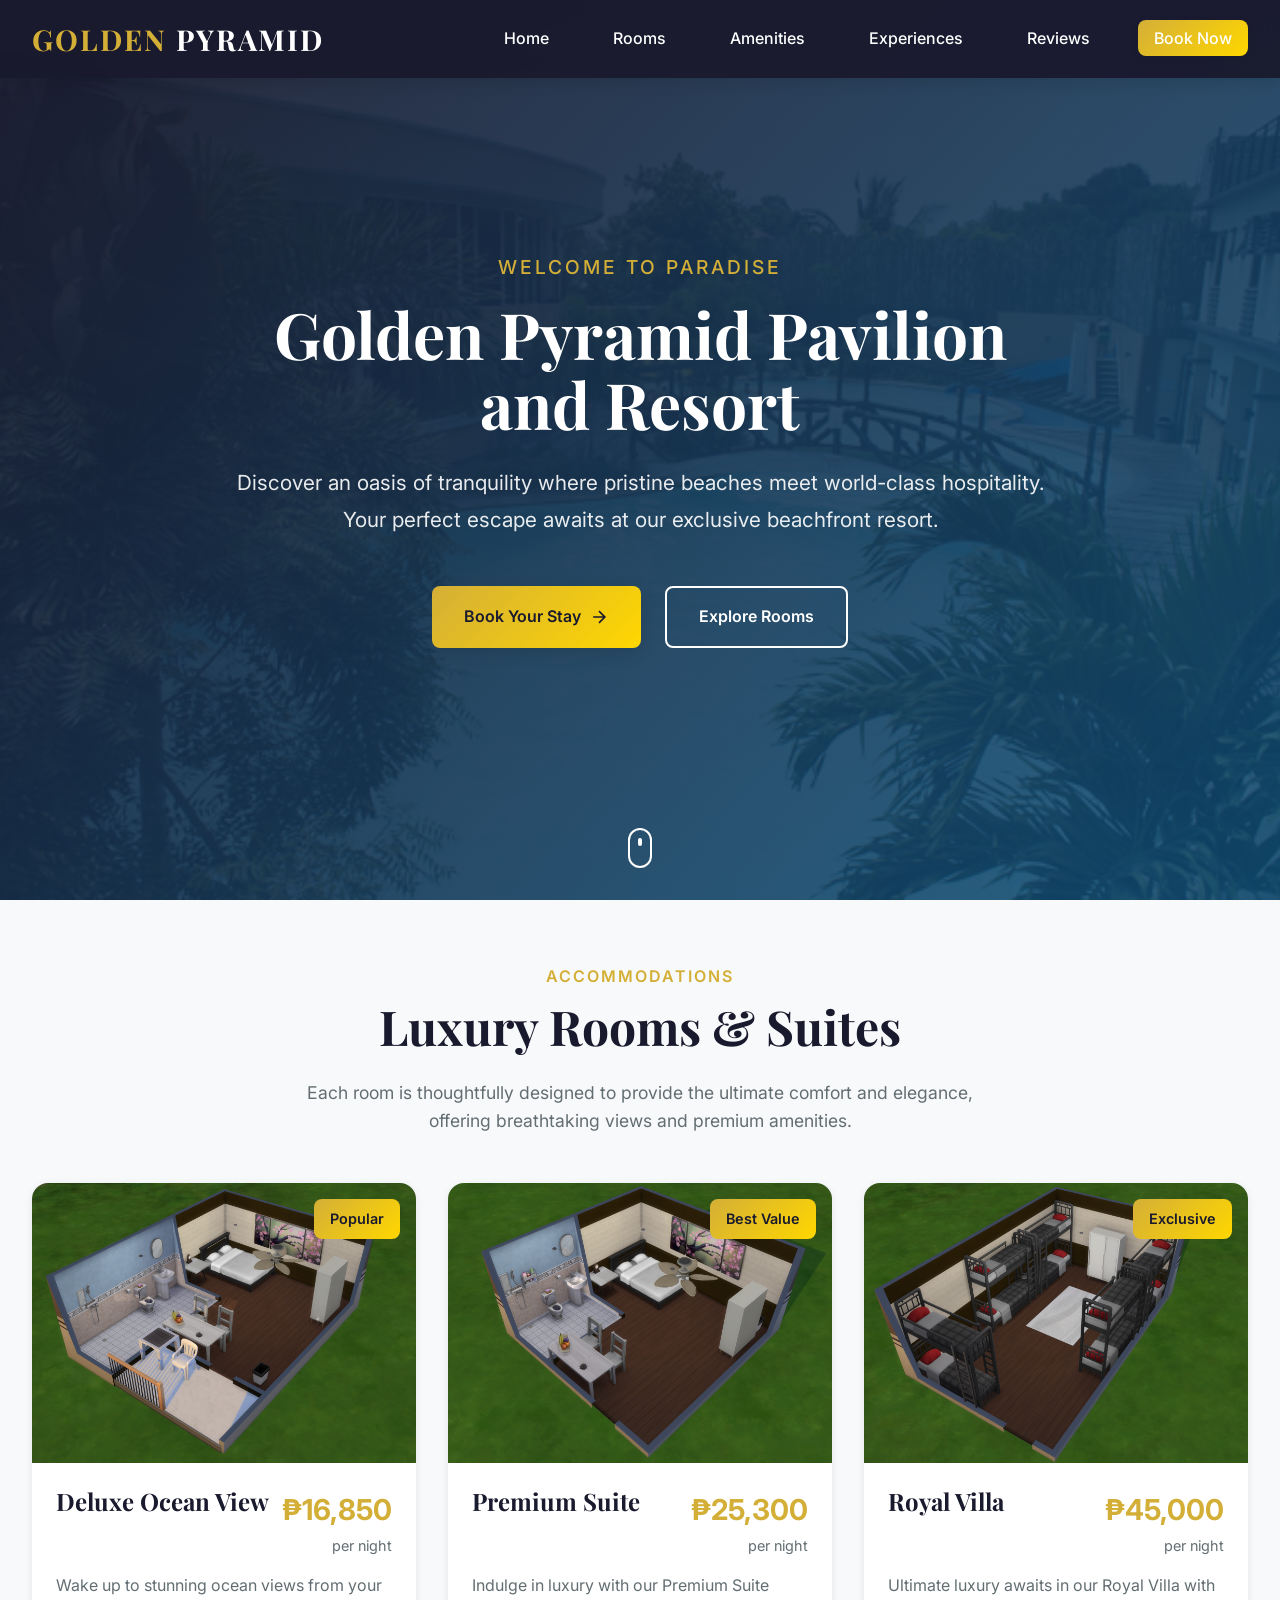
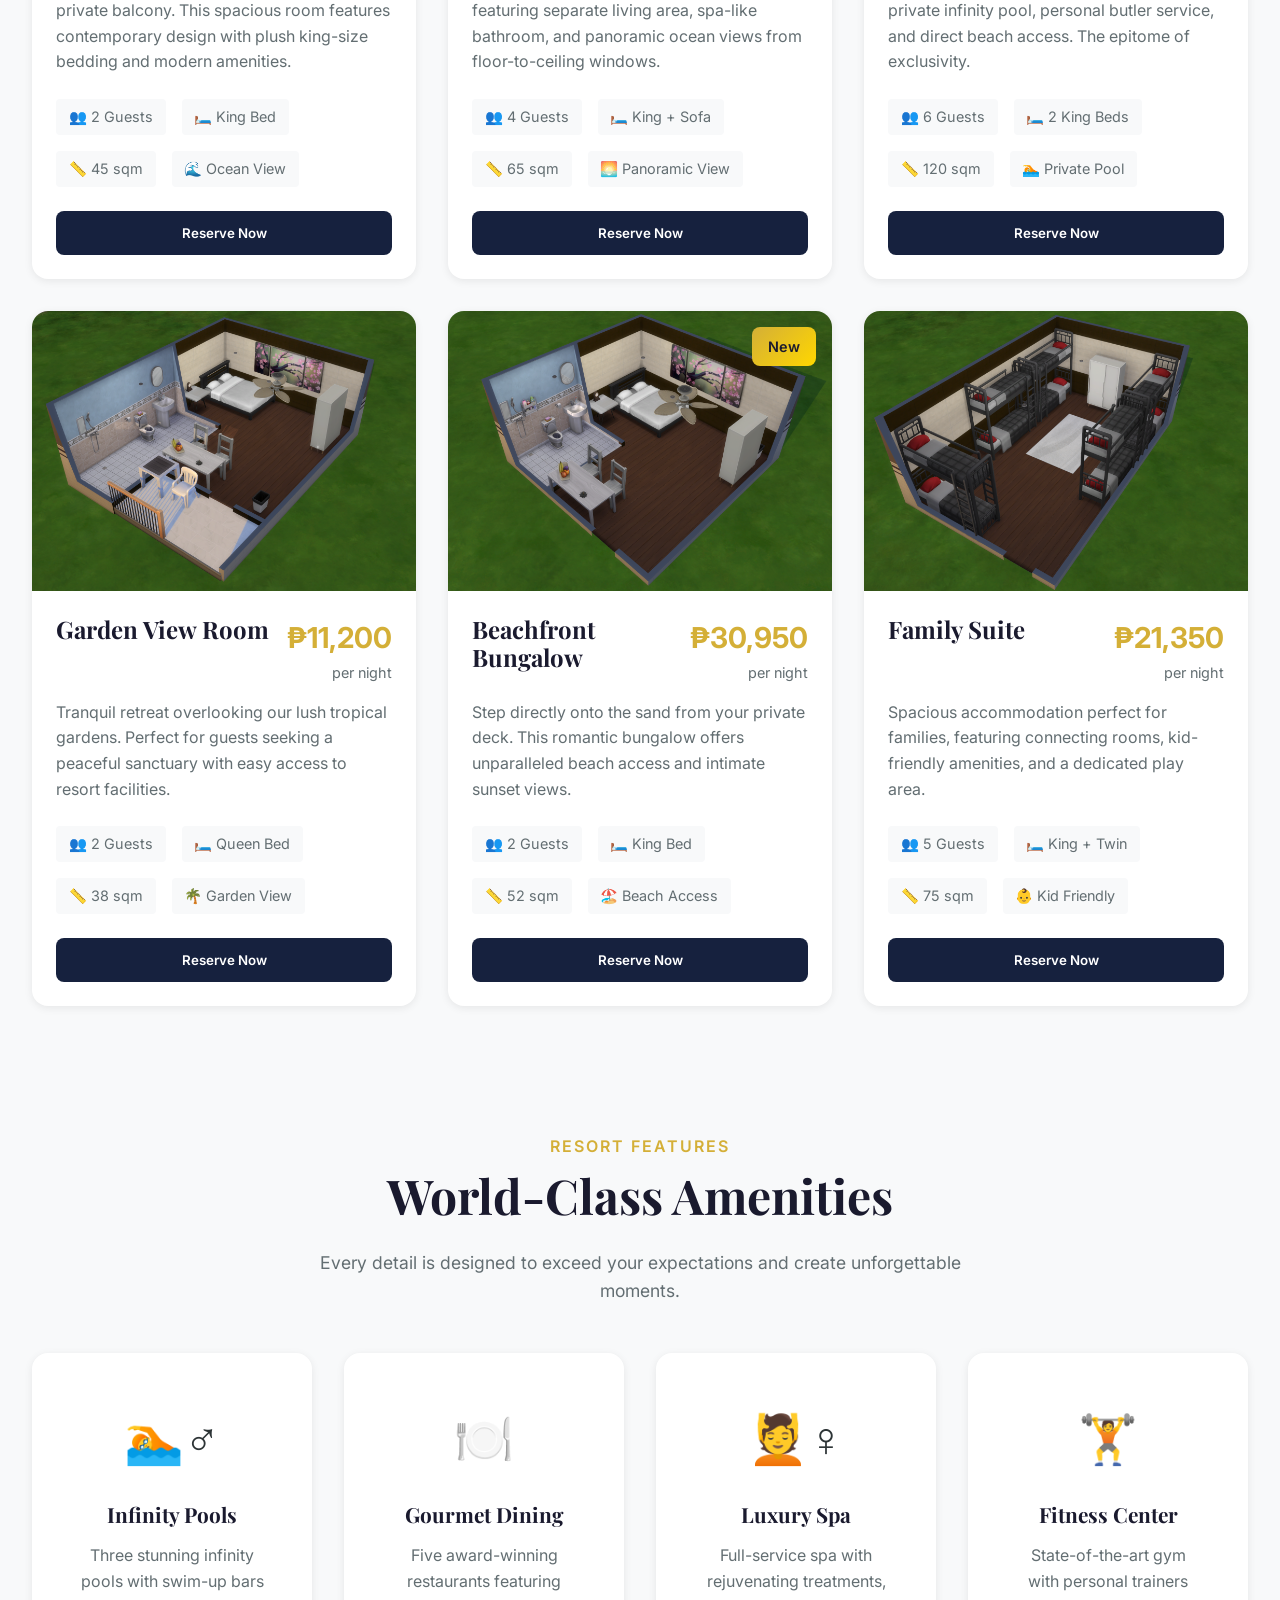
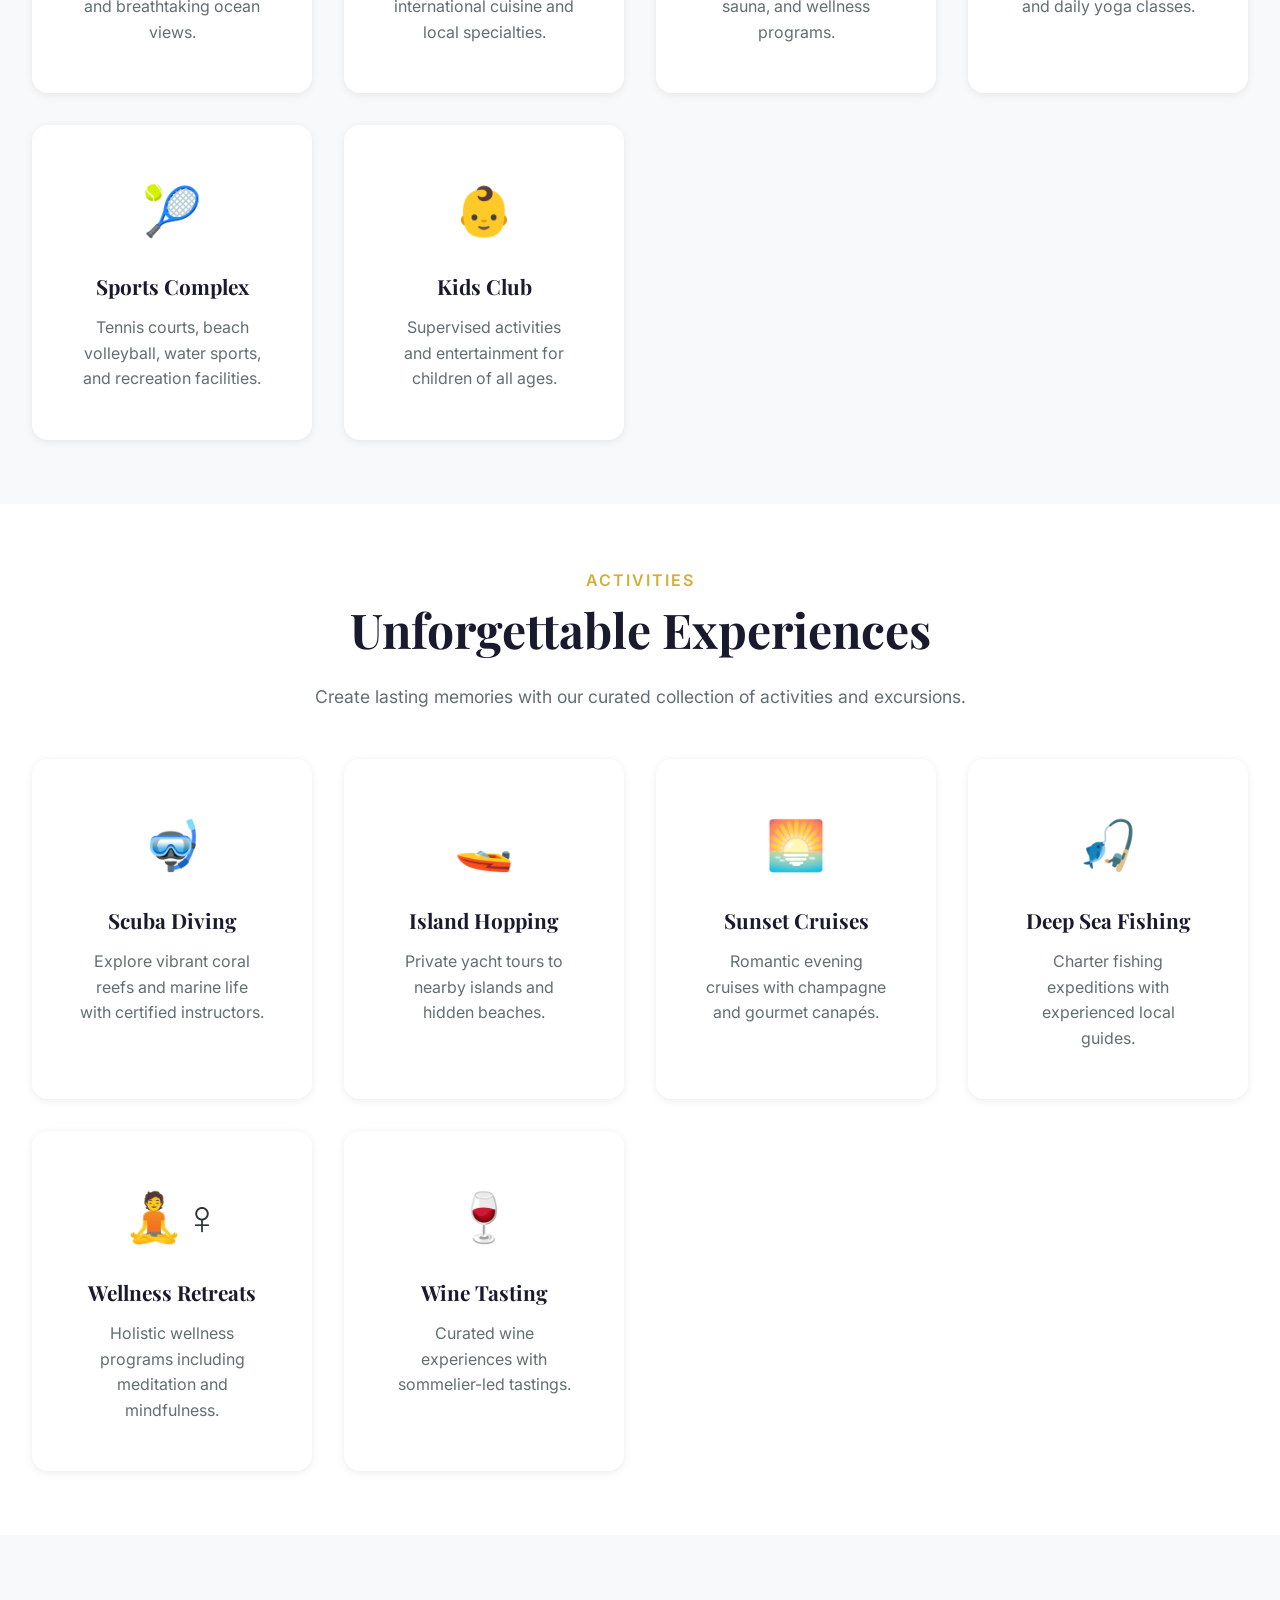
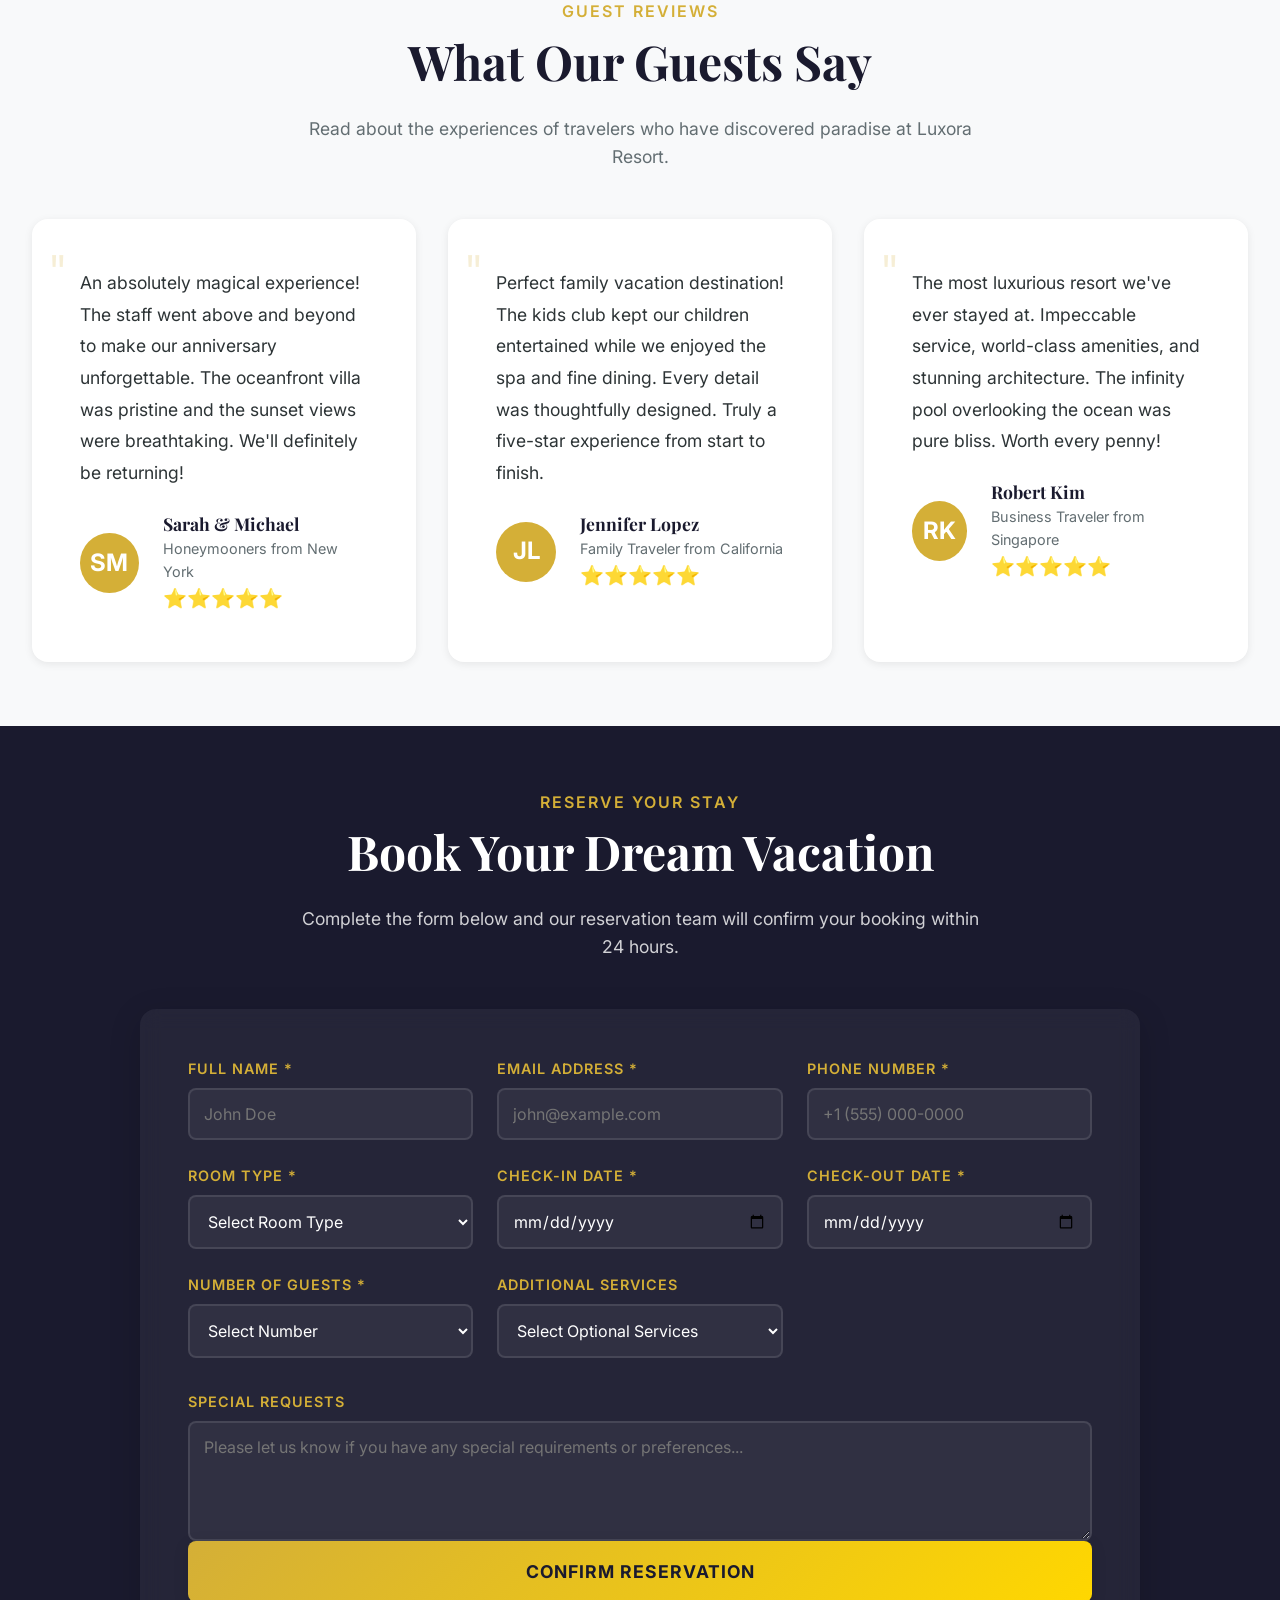
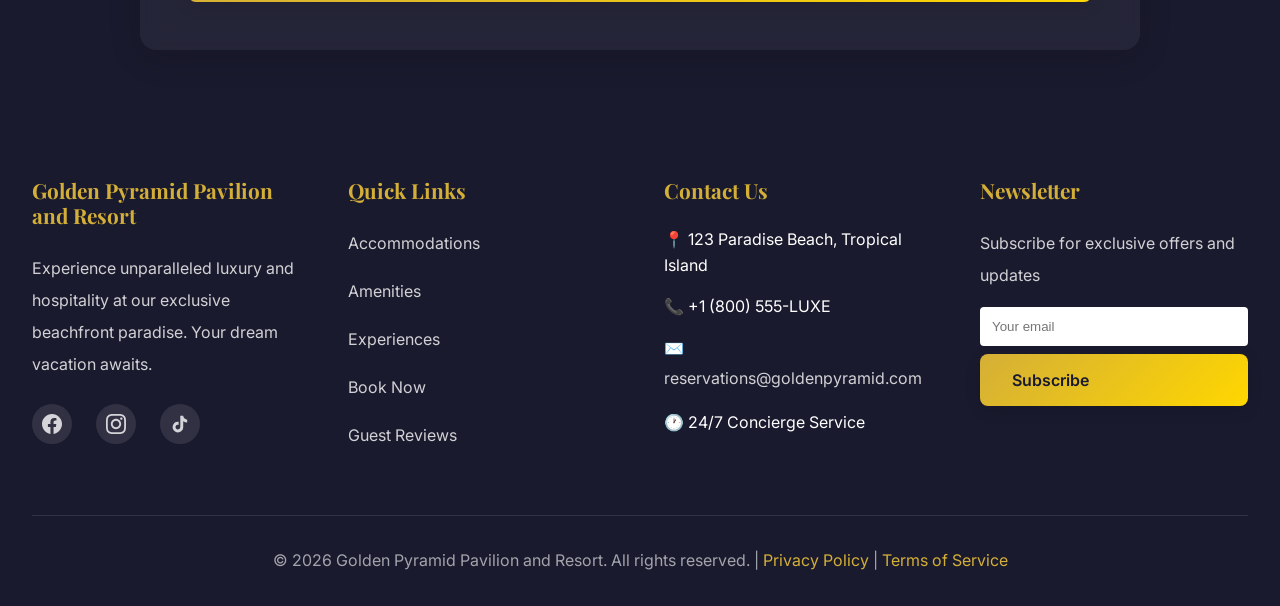
==== index.html @ 2f9ef141 "Initial commit: Golden Pyramid Pavilion and Resort - Modern reservation system" ====
<!DOCTYPE html>
<html lang="en">
<head>
    <meta charset="UTF-8">
    <meta name="viewport" content="width=device-width, initial-scale=1.0">
    <meta name="description" content="Golden Pyramid Pavilion and Resort - Experience luxury and tranquility at our premium beachfront resort. Book your dream vacation today.">
    <title>Golden Pyramid Pavilion and Resort - Luxury Beachfront Paradise</title>
    
    <!-- Fonts -->
    <link rel="preconnect" href="https://fonts.googleapis.com">
    <link rel="preconnect" href="https://fonts.gstatic.com" crossorigin>
    <link href="https://fonts.googleapis.com/css2?family=Inter:wght@300;400;500;600;700&family=Playfair+Display:wght@400;600;700;800&display=swap" rel="stylesheet">
    
    <!-- Styles -->
    <link rel="stylesheet" href="css/modern-styles.css">
</head>
<body>
    <!-- Navigation -->
    <nav class="navbar" id="navbar">
        <div class="nav-container">
            <a href="#home" class="nav-logo">GOLDEN <span>PYRAMID</span></a>
            
            <ul class="nav-menu" id="navMenu">
                <li><a href="#home">Home</a></li>
                <li><a href="#rooms">Rooms</a></li>
                <li><a href="#amenities">Amenities</a></li>
                <li><a href="#experiences">Experiences</a></li>
                <li><a href="#testimonials">Reviews</a></li>
                <li><a href="#booking" class="nav-cta">Book Now</a></li>
            </ul>
            
            <button class="mobile-menu-toggle" id="mobileMenuToggle" aria-label="Toggle menu">
                <span></span>
                <span></span>
                <span></span>
            </button>
        </div>
    </nav>

    <!-- Hero Section -->
    <section class="hero" id="home">
        <div class="hero-background"></div>
        
        <div class="hero-content">
            <p class="hero-subtitle">Welcome to Paradise</p>
            <h1 class="hero-title">Golden Pyramid Pavilion and Resort</h1>
            <p class="hero-description">
                Discover an oasis of tranquility where pristine beaches meet world-class hospitality. 
                Your perfect escape awaits at our exclusive beachfront resort.
            </p>
            <div class="hero-buttons">
                <a href="#booking" class="btn btn-primary">
                    Book Your Stay
                    <svg width="20" height="20" viewBox="0 0 24 24" fill="none" stroke="currentColor" stroke-width="2">
                        <path d="M5 12h14M12 5l7 7-7 7"/>
                    </svg>
                </a>
                <a href="#rooms" class="btn btn-secondary">
                    Explore Rooms
                </a>
            </div>
        </div>
        
        <div class="scroll-indicator">
            <span></span>
        </div>
    </section>

    <!-- Rooms Section -->
    <section class="section" id="rooms">
        <div class="section-header">
            <p class="section-subtitle">Accommodations</p>
            <h2 class="section-title">Luxury Rooms & Suites</h2>
            <p class="section-description">
                Each room is thoughtfully designed to provide the ultimate comfort and elegance, 
                offering breathtaking views and premium amenities.
            </p>
        </div>

        <div class="rooms-grid">
            <!-- Deluxe Ocean View -->
            <div class="room-card" data-category="popular">
                <div class="room-image">
                    <span class="room-badge">Popular</span>
                    <img src="images/room1.png" alt="Deluxe Ocean View Room">
                </div>
                <div class="room-content">
                    <div class="room-header">
                        <h3 class="room-title">Deluxe Ocean View</h3>
                        <div class="room-price">
                            <div class="room-price-amount">₱16,850</div>
                            <div class="room-price-period">per night</div>
                        </div>
                    </div>
                    <p class="room-description">
                        Wake up to stunning ocean views from your private balcony. This spacious room features 
                        contemporary design with plush king-size bedding and modern amenities.
                    </p>
                    <div class="room-features">
                        <span class="feature-tag">👥 2 Guests</span>
                        <span class="feature-tag">🛏️ King Bed</span>
                        <span class="feature-tag">📏 45 sqm</span>
                        <span class="feature-tag">🌊 Ocean View</span>
                    </div>
                    <button class="room-cta" onclick="scrollToBooking('Deluxe Ocean View')">
                        Reserve Now
                    </button>
                </div>
            </div>

            <!-- Premium Suite -->
            <div class="room-card" data-category="luxury">
                <div class="room-image">
                    <span class="room-badge">Best Value</span>
                    <img src="images/room2.png" alt="Premium Suite">
                </div>
                <div class="room-content">
                    <div class="room-header">
                        <h3 class="room-title">Premium Suite</h3>
                        <div class="room-price">
                            <div class="room-price-amount">₱25,300</div>
                            <div class="room-price-period">per night</div>
                        </div>
                    </div>
                    <p class="room-description">
                        Indulge in luxury with our Premium Suite featuring separate living area, 
                        spa-like bathroom, and panoramic ocean views from floor-to-ceiling windows.
                    </p>
                    <div class="room-features">
                        <span class="feature-tag">👥 4 Guests</span>
                        <span class="feature-tag">🛏️ King + Sofa</span>
                        <span class="feature-tag">📏 65 sqm</span>
                        <span class="feature-tag">🌅 Panoramic View</span>
                    </div>
                    <button class="room-cta" onclick="scrollToBooking('Premium Suite')">
                        Reserve Now
                    </button>
                </div>
            </div>

            <!-- Royal Villa -->
            <div class="room-card" data-category="luxury">
                <div class="room-image">
                    <span class="room-badge">Exclusive</span>
                    <img src="images/room3.png" alt="Royal Villa">
                </div>
                <div class="room-content">
                    <div class="room-header">
                        <h3 class="room-title">Royal Villa</h3>
                        <div class="room-price">
                            <div class="room-price-amount">₱45,000</div>
                            <div class="room-price-period">per night</div>
                        </div>
                    </div>
                    <p class="room-description">
                        Ultimate luxury awaits in our Royal Villa with private infinity pool, 
                        personal butler service, and direct beach access. The epitome of exclusivity.
                    </p>
                    <div class="room-features">
                        <span class="feature-tag">👥 6 Guests</span>
                        <span class="feature-tag">🛏️ 2 King Beds</span>
                        <span class="feature-tag">📏 120 sqm</span>
                        <span class="feature-tag">🏊 Private Pool</span>
                    </div>
                    <button class="room-cta" onclick="scrollToBooking('Royal Villa')">
                        Reserve Now
                    </button>
                </div>
            </div>

            <!-- Garden View Room -->
            <div class="room-card" data-category="standard">
                <div class="room-image">
                    <img src="images/room1.png" alt="Garden View Room">
                </div>
                <div class="room-content">
                    <div class="room-header">
                        <h3 class="room-title">Garden View Room</h3>
                        <div class="room-price">
                            <div class="room-price-amount">₱11,200</div>
                            <div class="room-price-period">per night</div>
                        </div>
                    </div>
                    <p class="room-description">
                        Tranquil retreat overlooking our lush tropical gardens. Perfect for guests 
                        seeking a peaceful sanctuary with easy access to resort facilities.
                    </p>
                    <div class="room-features">
                        <span class="feature-tag">👥 2 Guests</span>
                        <span class="feature-tag">🛏️ Queen Bed</span>
                        <span class="feature-tag">📏 38 sqm</span>
                        <span class="feature-tag">🌴 Garden View</span>
                    </div>
                    <button class="room-cta" onclick="scrollToBooking('Garden View Room')">
                        Reserve Now
                    </button>
                </div>
            </div>

            <!-- Beachfront Bungalow -->
            <div class="room-card" data-category="special">
                <div class="room-image">
                    <span class="room-badge">New</span>
                    <img src="images/room2.png" alt="Beachfront Bungalow">
                </div>
                <div class="room-content">
                    <div class="room-header">
                        <h3 class="room-title">Beachfront Bungalow</h3>
                        <div class="room-price">
                            <div class="room-price-amount">₱30,950</div>
                            <div class="room-price-period">per night</div>
                        </div>
                    </div>
                    <p class="room-description">
                        Step directly onto the sand from your private deck. This romantic bungalow 
                        offers unparalleled beach access and intimate sunset views.
                    </p>
                    <div class="room-features">
                        <span class="feature-tag">👥 2 Guests</span>
                        <span class="feature-tag">🛏️ King Bed</span>
                        <span class="feature-tag">📏 52 sqm</span>
                        <span class="feature-tag">🏖️ Beach Access</span>
                    </div>
                    <button class="room-cta" onclick="scrollToBooking('Beachfront Bungalow')">
                        Reserve Now
                    </button>
                </div>
            </div>

            <!-- Family Suite -->
            <div class="room-card" data-category="family">
                <div class="room-image">
                    <img src="images/room3.png" alt="Family Suite">
                </div>
                <div class="room-content">
                    <div class="room-header">
                        <h3 class="room-title">Family Suite</h3>
                        <div class="room-price">
                            <div class="room-price-amount">₱21,350</div>
                            <div class="room-price-period">per night</div>
                        </div>
                    </div>
                    <p class="room-description">
                        Spacious accommodation perfect for families, featuring connecting rooms, 
                        kid-friendly amenities, and a dedicated play area.
                    </p>
                    <div class="room-features">
                        <span class="feature-tag">👥 5 Guests</span>
                        <span class="feature-tag">🛏️ King + Twin</span>
                        <span class="feature-tag">📏 75 sqm</span>
                        <span class="feature-tag">👶 Kid Friendly</span>
                    </div>
                    <button class="room-cta" onclick="scrollToBooking('Family Suite')">
                        Reserve Now
                    </button>
                </div>
            </div>
        </div>
    </section>

    <!-- Amenities Section -->
    <section class="section" id="amenities">
        <div class="section-header">
            <p class="section-subtitle">Resort Features</p>
            <h2 class="section-title">World-Class Amenities</h2>
            <p class="section-description">
                Every detail is designed to exceed your expectations and create unforgettable moments.
            </p>
        </div>

        <div class="amenities-grid">
            <div class="amenity-card">
                <div class="amenity-icon">🏊♂️</div>
                <h3 class="amenity-title">Infinity Pools</h3>
                <p class="amenity-description">
                    Three stunning infinity pools with swim-up bars and breathtaking ocean views.
                </p>
            </div>

            <div class="amenity-card">
                <div class="amenity-icon">🍽️</div>
                <h3 class="amenity-title">Gourmet Dining</h3>
                <p class="amenity-description">
                    Five award-winning restaurants featuring international cuisine and local specialties.
                </p>
            </div>

            <div class="amenity-card">
                <div class="amenity-icon">💆♀️</div>
                <h3 class="amenity-title">Luxury Spa</h3>
                <p class="amenity-description">
                    Full-service spa with rejuvenating treatments, sauna, and wellness programs.
                </p>
            </div>

            <div class="amenity-card">
                <div class="amenity-icon">🏋️</div>
                <h3 class="amenity-title">Fitness Center</h3>
                <p class="amenity-description">
                    State-of-the-art gym with personal trainers and daily yoga classes.
                </p>
            </div>

            <div class="amenity-card">
                <div class="amenity-icon">🎾</div>
                <h3 class="amenity-title">Sports Complex</h3>
                <p class="amenity-description">
                    Tennis courts, beach volleyball, water sports, and recreation facilities.
                </p>
            </div>

            <div class="amenity-card">
                <div class="amenity-icon">👶</div>
                <h3 class="amenity-title">Kids Club</h3>
                <p class="amenity-description">
                    Supervised activities and entertainment for children of all ages.
                </p>
            </div>
        </div>
    </section>

    <!-- Experiences Section -->
    <section class="section" id="experiences" style="background: var(--bg-white);">
        <div class="section-header">
            <p class="section-subtitle">Activities</p>
            <h2 class="section-title">Unforgettable Experiences</h2>
            <p class="section-description">
                Create lasting memories with our curated collection of activities and excursions.
            </p>
        </div>

        <div class="amenities-grid">
            <div class="amenity-card">
                <div class="amenity-icon">🤿</div>
                <h3 class="amenity-title">Scuba Diving</h3>
                <p class="amenity-description">
                    Explore vibrant coral reefs and marine life with certified instructors.
                </p>
            </div>

            <div class="amenity-card">
                <div class="amenity-icon">🚤</div>
                <h3 class="amenity-title">Island Hopping</h3>
                <p class="amenity-description">
                    Private yacht tours to nearby islands and hidden beaches.
                </p>
            </div>

            <div class="amenity-card">
                <div class="amenity-icon">🌅</div>
                <h3 class="amenity-title">Sunset Cruises</h3>
                <p class="amenity-description">
                    Romantic evening cruises with champagne and gourmet canapés.
                </p>
            </div>

            <div class="amenity-card">
                <div class="amenity-icon">🎣</div>
                <h3 class="amenity-title">Deep Sea Fishing</h3>
                <p class="amenity-description">
                    Charter fishing expeditions with experienced local guides.
                </p>
            </div>

            <div class="amenity-card">
                <div class="amenity-icon">🧘♀️</div>
                <h3 class="amenity-title">Wellness Retreats</h3>
                <p class="amenity-description">
                    Holistic wellness programs including meditation and mindfulness.
                </p>
            </div>

            <div class="amenity-card">
                <div class="amenity-icon">🍷</div>
                <h3 class="amenity-title">Wine Tasting</h3>
                <p class="amenity-description">
                    Curated wine experiences with sommelier-led tastings.
                </p>
            </div>
        </div>
    </section>

    <!-- Testimonials Section -->
    <section class="section testimonials-section" id="testimonials">
        <div class="section-header">
            <p class="section-subtitle">Guest Reviews</p>
            <h2 class="section-title">What Our Guests Say</h2>
            <p class="section-description">
                Read about the experiences of travelers who have discovered paradise at Luxora Resort.
            </p>
        </div>

        <div class="testimonials-grid">
            <div class="testimonial-card">
                <div class="testimonial-quote">"</div>
                <p class="testimonial-text">
                    An absolutely magical experience! The staff went above and beyond to make our 
                    anniversary unforgettable. The oceanfront villa was pristine and the sunset views 
                    were breathtaking. We'll definitely be returning!
                </p>
                <div class="testimonial-author">
                    <div class="author-avatar">SM</div>
                    <div class="author-info">
                        <h4>Sarah & Michael</h4>
                        <p>Honeymooners from New York</p>
                        <div class="rating">⭐⭐⭐⭐⭐</div>
                    </div>
                </div>
            </div>

            <div class="testimonial-card">
                <div class="testimonial-quote">"</div>
                <p class="testimonial-text">
                    Perfect family vacation destination! The kids club kept our children entertained 
                    while we enjoyed the spa and fine dining. Every detail was thoughtfully designed. 
                    Truly a five-star experience from start to finish.
                </p>
                <div class="testimonial-author">
                    <div class="author-avatar">JL</div>
                    <div class="author-info">
                        <h4>Jennifer Lopez</h4>
                        <p>Family Traveler from California</p>
                        <div class="rating">⭐⭐⭐⭐⭐</div>
                    </div>
                </div>
            </div>

            <div class="testimonial-card">
                <div class="testimonial-quote">"</div>
                <p class="testimonial-text">
                    The most luxurious resort we've ever stayed at. Impeccable service, world-class 
                    amenities, and stunning architecture. The infinity pool overlooking the ocean was 
                    pure bliss. Worth every penny!
                </p>
                <div class="testimonial-author">
                    <div class="author-avatar">RK</div>
                    <div class="author-info">
                        <h4>Robert Kim</h4>
                        <p>Business Traveler from Singapore</p>
                        <div class="rating">⭐⭐⭐⭐⭐</div>
                    </div>
                </div>
            </div>
        </div>
    </section>

    <!-- Booking Section -->
    <section class="section booking-section" id="booking">
        <div class="section-header">
            <p class="section-subtitle">Reserve Your Stay</p>
            <h2 class="section-title" style="color: var(--text-light);">Book Your Dream Vacation</h2>
            <p class="section-description" style="color: rgba(255,255,255,0.8);">
                Complete the form below and our reservation team will confirm your booking within 24 hours.
            </p>
        </div>

        <form class="booking-form" id="bookingForm">
            <div class="form-grid">
                <div class="form-group">
                    <label for="guestName">Full Name *</label>
                    <input type="text" id="guestName" name="guestName" required placeholder="John Doe">
                </div>

                <div class="form-group">
                    <label for="email">Email Address *</label>
                    <input type="email" id="email" name="email" required placeholder="john@example.com">
                </div>

                <div class="form-group">
                    <label for="phone">Phone Number *</label>
                    <input type="tel" id="phone" name="phone" required placeholder="+1 (555) 000-0000">
                </div>

                <div class="form-group">
                    <label for="roomType">Room Type *</label>
                    <select id="roomType" name="roomType" required>
                        <option value="">Select Room Type</option>
                        <option value="Garden View Room">Garden View Room - ₱11,200/night</option>
                        <option value="Deluxe Ocean View">Deluxe Ocean View - ₱16,850/night</option>
                        <option value="Family Suite">Family Suite - ₱21,350/night</option>
                        <option value="Premium Suite">Premium Suite - ₱25,300/night</option>
                        <option value="Beachfront Bungalow">Beachfront Bungalow - ₱30,950/night</option>
                        <option value="Royal Villa">Royal Villa - ₱45,000/night</option>
                    </select>
                </div>

                <div class="form-group">
                    <label for="checkIn">Check-in Date *</label>
                    <input type="date" id="checkIn" name="checkIn" required>
                </div>

                <div class="form-group">
                    <label for="checkOut">Check-out Date *</label>
                    <input type="date" id="checkOut" name="checkOut" required>
                </div>

                <div class="form-group">
                    <label for="guests">Number of Guests *</label>
                    <select id="guests" name="guests" required>
                        <option value="">Select Number</option>
                        <option value="1">1 Guest</option>
                        <option value="2">2 Guests</option>
                        <option value="3">3 Guests</option>
                        <option value="4">4 Guests</option>
                        <option value="5">5 Guests</option>
                        <option value="6">6+ Guests</option>
                    </select>
                </div>

                <div class="form-group">
                    <label for="amenities">Additional Services</label>
                    <select id="amenities" name="amenities">
                        <option value="">Select Optional Services</option>
                        <option value="airport">Airport Transfer</option>
                        <option value="spa">Spa Package</option>
                        <option value="dining">Fine Dining Experience</option>
                        <option value="excursion">Island Excursion</option>
                        <option value="celebration">Celebration Package</option>
                    </select>
                </div>
            </div>

            <div class="form-group">
                <label for="specialRequests">Special Requests</label>
                <textarea id="specialRequests" name="specialRequests" placeholder="Please let us know if you have any special requirements or preferences..."></textarea>
            </div>

            <button type="submit" class="form-submit">
                Confirm Reservation
            </button>
        </form>
    </section>

    <!-- Footer -->
    <footer class="footer">
        <div class="footer-content">
            <div class="footer-section">
                <h3>Golden Pyramid Pavilion and Resort</h3>
                <p>
                    Experience unparalleled luxury and hospitality at our exclusive beachfront paradise. 
                    Your dream vacation awaits.
                </p>
                <div class="social-links">
                    <a href="https://www.facebook.com/profile.php?id=61558381945719" target="_blank" class="social-icon" aria-label="Facebook">
                        <svg width="20" height="20" viewBox="0 0 24 24" fill="currentColor">
                            <path d="M24 12.073c0-6.627-5.373-12-12-12s-12 5.373-12 12c0 5.99 4.388 10.954 10.125 11.854v-8.385H7.078v-3.47h3.047V9.43c0-3.007 1.792-4.669 4.533-4.669 1.312 0 2.686.235 2.686.235v2.953H15.83c-1.491 0-1.956.925-1.956 1.874v2.25h3.328l-.532 3.47h-2.796v8.385C19.612 23.027 24 18.062 24 12.073z"/>
                        </svg>
                    </a>
                    <a href="https://www.instagram.com/soothing.echoes?igsh=aWRoOWhoc3E2bndv" target="_blank" class="social-icon" aria-label="Instagram">
                        <svg width="20" height="20" viewBox="0 0 24 24" fill="currentColor">
                            <path d="M12 0C8.74 0 8.333.015 7.053.072 5.775.132 4.905.333 4.14.63c-.789.306-1.459.717-2.126 1.384S.935 3.35.63 4.14C.333 4.905.131 5.775.072 7.053.012 8.333 0 8.74 0 12s.015 3.667.072 4.947c.06 1.277.261 2.148.558 2.913.306.788.717 1.459 1.384 2.126.667.666 1.336 1.079 2.126 1.384.766.296 1.636.499 2.913.558C8.333 23.988 8.74 24 12 24s3.667-.015 4.947-.072c1.277-.06 2.148-.262 2.913-.558.788-.306 1.459-.718 2.126-1.384.666-.667 1.079-1.335 1.384-2.126.296-.765.499-1.636.558-2.913.06-1.28.072-1.687.072-4.947s-.015-3.667-.072-4.947c-.06-1.277-.262-2.149-.558-2.913-.306-.789-.718-1.459-1.384-2.126C21.319 1.347 20.651.935 19.86.63c-.765-.297-1.636-.499-2.913-.558C15.667.012 15.26 0 12 0zm0 2.16c3.203 0 3.585.016 4.85.071 1.17.055 1.805.249 2.227.415.562.217.96.477 1.382.896.419.42.679.819.896 1.381.164.422.36 1.057.413 2.227.057 1.266.07 1.646.07 4.85s-.015 3.585-.074 4.85c-.061 1.17-.256 1.805-.421 2.227-.224.562-.479.96-.899 1.382-.419.419-.824.679-1.38.896-.42.164-1.065.36-2.235.413-1.274.057-1.649.07-4.859.07-3.211 0-3.586-.015-4.859-.074-1.171-.061-1.816-.256-2.236-.421-.569-.224-.96-.479-1.379-.899-.421-.419-.69-.824-.9-1.38-.165-.42-.359-1.065-.42-2.235-.045-1.26-.061-1.649-.061-4.844 0-3.196.016-3.586.061-4.861.061-1.17.255-1.814.42-2.234.21-.57.479-.96.9-1.381.419-.419.81-.689 1.379-.898.42-.166 1.051-.361 2.221-.421 1.275-.045 1.65-.06 4.859-.06l.045.03zm0 3.678c-3.405 0-6.162 2.76-6.162 6.162 0 3.405 2.76 6.162 6.162 6.162 3.405 0 6.162-2.76 6.162-6.162 0-3.405-2.76-6.162-6.162-6.162zM12 16c-2.21 0-4-1.79-4-4s1.79-4 4-4 4 1.79 4 4-1.79 4-4 4zm7.846-10.405c0 .795-.646 1.44-1.44 1.44-.795 0-1.44-.646-1.44-1.44 0-.794.646-1.439 1.44-1.439.793-.001 1.44.645 1.44 1.439z"/>
                        </svg>
                    </a>
                    <a href="https://www.tiktok.com/@soothing.echoes?_t=8mXb0xapyx5&_r=1" target="_blank" class="social-icon" aria-label="TikTok">
                        <svg width="20" height="20" viewBox="0 0 24 24" fill="currentColor">
                            <path d="M19.59 6.69a4.83 4.83 0 0 1-3.77-4.25V2h-3.45v13.67a2.89 2.89 0 0 1-5.2 1.74 2.89 2.89 0 0 1 2.31-4.64 2.93 2.93 0 0 1 .88.13V9.4a6.84 6.84 0 0 0-1-.05A6.33 6.33 0 0 0 5 20.1a6.34 6.34 0 0 0 10.86-4.43v-7a8.16 8.16 0 0 0 4.77 1.52v-3.4a4.85 4.85 0 0 1-1-.1z"/>
                        </svg>
                    </a>
                </div>
            </div>

            <div class="footer-section">
                <h3>Quick Links</h3>
                <ul class="footer-links">
                    <li><a href="#rooms">Accommodations</a></li>
                    <li><a href="#amenities">Amenities</a></li>
                    <li><a href="#experiences">Experiences</a></li>
                    <li><a href="#booking">Book Now</a></li>
                    <li><a href="#testimonials">Guest Reviews</a></li>
                </ul>
            </div>

            <div class="footer-section">
                <h3>Contact Us</h3>
                <ul class="footer-links">
                    <li>📍 123 Paradise Beach, Tropical Island</li>
                    <li>📞 +1 (800) 555-LUXE</li>
                    <li>✉️ <a href="mailto:innovatorcustomerservice@gmail.com">reservations@goldenpyramid.com</a></li>
                    <li>🕐 24/7 Concierge Service</li>
                </ul>
            </div>

            <div class="footer-section">
                <h3>Newsletter</h3>
                <p>Subscribe for exclusive offers and updates</p>
                <div style="margin-top: 1rem;">
                    <input type="email" placeholder="Your email" style="padding: 0.75rem; border-radius: 4px; border: none; width: 100%; margin-bottom: 0.5rem;">
                    <button class="btn btn-primary" style="width: 100%;">Subscribe</button>
                </div>
            </div>
        </div>

        <div class="footer-bottom">
            <p>© 2026 Golden Pyramid Pavilion and Resort. All rights reserved. | <a href="#" style="color: var(--primary-gold);">Privacy Policy</a> | <a href="#" style="color: var(--primary-gold);">Terms of Service</a></p>
        </div>
    </footer>

    <!-- JavaScript -->
    <script src="js/main.js"></script>
</body>
</html>
---- css/modern-styles.css ----
/* ==========================================
   LUXORA RESORT - MODERN DESIGN SYSTEM
   ========================================== */

/* CSS Variables - Design Tokens */
:root {
  /* Color Palette */
  --primary-gold: #D4AF37;
  --primary-dark: #1a1a2e;
  --primary-navy: #16213e;
  --accent-teal: #0f4c75;
  --accent-coral: #e94560;
  --text-primary: #2d3436;
  --text-secondary: #636e72;
  --text-light: #ffffff;
  --bg-light: #f8f9fa;
  --bg-white: #ffffff;
  --border-color: #e1e8ed;
  
  /* Gradients */
  --gradient-hero: linear-gradient(135deg, rgba(26, 26, 46, 0.95) 0%, rgba(15, 76, 117, 0.85) 100%);
  --gradient-card: linear-gradient(to bottom, rgba(255,255,255,0) 0%, rgba(0,0,0,0.7) 100%);
  --gradient-accent: linear-gradient(135deg, #D4AF37 0%, #FFD700 100%);
  
  /* Spacing */
  --spacing-xs: 0.5rem;
  --spacing-sm: 1rem;
  --spacing-md: 1.5rem;
  --spacing-lg: 2rem;
  --spacing-xl: 3rem;
  --spacing-xxl: 4rem;
  
  /* Typography */
  --font-primary: 'Inter', -apple-system, BlinkMacSystemFont, 'Segoe UI', sans-serif;
  --font-heading: 'Playfair Display', Georgia, serif;
  
  /* Shadows */
  --shadow-sm: 0 2px 8px rgba(0, 0, 0, 0.08);
  --shadow-md: 0 4px 16px rgba(0, 0, 0, 0.12);
  --shadow-lg: 0 8px 32px rgba(0, 0, 0, 0.16);
  --shadow-xl: 0 16px 48px rgba(0, 0, 0, 0.2);
  
  /* Border Radius */
  --radius-sm: 4px;
  --radius-md: 8px;
  --radius-lg: 16px;
  --radius-xl: 24px;
  
  /* Transitions */
  --transition-fast: 0.2s ease;
  --transition-base: 0.3s ease;
  --transition-slow: 0.5s ease;
}

/* ==========================================
   RESET & BASE STYLES
   ========================================== */

* {
  margin: 0;
  padding: 0;
  box-sizing: border-box;
}

html {
  scroll-behavior: smooth;
  font-size: 16px;
}

body {
  font-family: var(--font-primary);
  color: var(--text-primary);
  line-height: 1.6;
  background-color: var(--bg-light);
  overflow-x: hidden;
}

h1, h2, h3, h4, h5, h6 {
  font-family: var(--font-heading);
  font-weight: 700;
  line-height: 1.2;
  color: var(--primary-dark);
}

h1 { font-size: clamp(2.5rem, 5vw, 4rem); }
h2 { font-size: clamp(2rem, 4vw, 3rem); }
h3 { font-size: clamp(1.5rem, 3vw, 2rem); }

img {
  max-width: 100%;
  height: auto;
  display: block;
}

a {
  text-decoration: none;
  color: inherit;
  transition: var(--transition-base);
}

button {
  font-family: var(--font-primary);
  cursor: pointer;
  border: none;
  transition: var(--transition-base);
}

/* ==========================================
   NAVIGATION
   ========================================== */

.navbar {
  position: fixed;
  top: 0;
  left: 0;
  right: 0;
  background: rgba(26, 26, 46, 0.95);
  backdrop-filter: blur(10px);
  padding: 1rem 0;
  z-index: 1000;
  box-shadow: var(--shadow-md);
  transition: var(--transition-base);
}

.navbar.scrolled {
  background: rgba(26, 26, 46, 1);
  padding: 0.5rem 0;
}

.nav-container {
  max-width: 1400px;
  margin: 0 auto;
  padding: 0 var(--spacing-lg);
  display: flex;
  justify-content: space-between;
  align-items: center;
}

.nav-logo {
  font-family: var(--font-heading);
  font-size: 1.8rem;
  font-weight: 700;
  color: var(--primary-gold);
  letter-spacing: 2px;
}

.nav-logo span {
  color: var(--text-light);
}

.nav-menu {
  display: flex;
  list-style: none;
  gap: var(--spacing-lg);
  align-items: center;
}

.nav-menu a {
  color: var(--text-light);
  font-weight: 500;
  padding: 0.5rem 1rem;
  border-radius: var(--radius-md);
  transition: var(--transition-base);
}

.nav-menu a:hover {
  background: rgba(212, 175, 55, 0.1);
  color: var(--primary-gold);
}

.nav-cta {
  background: var(--gradient-accent);
  color: var(--primary-dark);
  padding: 0.75rem 1.5rem;
  border-radius: var(--radius-md);
  font-weight: 600;
  box-shadow: var(--shadow-sm);
}

.nav-cta:hover {
  transform: translateY(-2px);
  box-shadow: var(--shadow-md);
}

.mobile-menu-toggle {
  display: none;
  flex-direction: column;
  gap: 4px;
  background: transparent;
  padding: 0.5rem;
}

.mobile-menu-toggle span {
  width: 25px;
  height: 3px;
  background: var(--text-light);
  border-radius: 2px;
  transition: var(--transition-base);
}

/* ==========================================
   HERO SECTION
   ========================================== */

.hero {
  position: relative;
  height: 100vh;
  display: flex;
  align-items: center;
  justify-content: center;
  text-align: center;
  overflow: hidden;
  margin-top: 0;
}

.hero-background {
  position: absolute;
  top: 0;
  left: 0;
  width: 100%;
  height: 100%;
  background: url('../images/bg.jpg') center/cover no-repeat;
  z-index: -2;
}

.hero-background::after {
  content: '';
  position: absolute;
  top: 0;
  left: 0;
  width: 100%;
  height: 100%;
  background: var(--gradient-hero);
  z-index: 1;
}

.hero-content {
  position: relative;
  z-index: 10;
  max-width: 900px;
  padding: 0 var(--spacing-lg);
  animation: fadeInUp 1s ease;
}

.hero-subtitle {
  font-size: 1.2rem;
  color: var(--primary-gold);
  font-weight: 500;
  letter-spacing: 3px;
  text-transform: uppercase;
  margin-bottom: var(--spacing-sm);
  animation: fadeInUp 1s ease 0.2s both;
}

.hero-title {
  color: var(--text-light);
  margin-bottom: var(--spacing-md);
  line-height: 1.1;
  animation: fadeInUp 1s ease 0.4s both;
}

.hero-description {
  font-size: 1.3rem;
  color: rgba(255, 255, 255, 0.9);
  margin-bottom: var(--spacing-xl);
  line-height: 1.8;
  animation: fadeInUp 1s ease 0.6s both;
}

.hero-buttons {
  display: flex;
  gap: var(--spacing-md);
  justify-content: center;
  flex-wrap: wrap;
  animation: fadeInUp 1s ease 0.8s both;
}

.btn {
  padding: 1rem 2rem;
  border-radius: var(--radius-md);
  font-weight: 600;
  font-size: 1rem;
  display: inline-flex;
  align-items: center;
  gap: 0.5rem;
  transition: var(--transition-base);
}

.btn-primary {
  background: var(--gradient-accent);
  color: var(--primary-dark);
  box-shadow: var(--shadow-md);
}

.btn-primary:hover {
  transform: translateY(-3px);
  box-shadow: var(--shadow-lg);
}

.btn-secondary {
  background: transparent;
  color: var(--text-light);
  border: 2px solid var(--text-light);
}

.btn-secondary:hover {
  background: var(--text-light);
  color: var(--primary-dark);
}

/* Scroll Indicator */
.scroll-indicator {
  position: absolute;
  bottom: 2rem;
  left: 50%;
  transform: translateX(-50%);
  animation: bounce 2s infinite;
}

.scroll-indicator span {
  display: block;
  width: 24px;
  height: 40px;
  border: 2px solid var(--text-light);
  border-radius: 20px;
  position: relative;
}

.scroll-indicator span::before {
  content: '';
  position: absolute;
  top: 8px;
  left: 50%;
  transform: translateX(-50%);
  width: 4px;
  height: 8px;
  background: var(--text-light);
  border-radius: 2px;
  animation: scroll 2s infinite;
}

/* ==========================================
   SECTIONS
   ========================================== */

.section {
  padding: var(--spacing-xxl) var(--spacing-lg);
  max-width: 1400px;
  margin: 0 auto;
}

.section-header {
  text-align: center;
  margin-bottom: var(--spacing-xl);
}

.section-subtitle {
  color: var(--primary-gold);
  font-size: 1rem;
  font-weight: 600;
  letter-spacing: 2px;
  text-transform: uppercase;
  margin-bottom: var(--spacing-xs);
}

.section-title {
  margin-bottom: var(--spacing-md);
}

.section-description {
  font-size: 1.1rem;
  color: var(--text-secondary);
  max-width: 700px;
  margin: 0 auto;
}

/* ==========================================
   ROOMS/SUITES GRID
   ========================================== */

.rooms-grid {
  display: grid;
  grid-template-columns: repeat(auto-fit, minmax(350px, 1fr));
  gap: var(--spacing-lg);
  margin-top: var(--spacing-xl);
}

.room-card {
  position: relative;
  background: var(--bg-white);
  border-radius: var(--radius-lg);
  overflow: hidden;
  box-shadow: var(--shadow-sm);
  transition: var(--transition-base);
  cursor: pointer;
}

.room-card:hover {
  transform: translateY(-8px);
  box-shadow: var(--shadow-xl);
}

.room-image {
  position: relative;
  height: 280px;
  overflow: hidden;
}

.room-image img {
  width: 100%;
  height: 100%;
  object-fit: cover;
  transition: var(--transition-slow);
}

.room-card:hover .room-image img {
  transform: scale(1.1);
}

.room-badge {
  position: absolute;
  top: 1rem;
  right: 1rem;
  background: var(--gradient-accent);
  color: var(--primary-dark);
  padding: 0.5rem 1rem;
  border-radius: var(--radius-md);
  font-weight: 600;
  font-size: 0.9rem;
  z-index: 10;
}

.room-content {
  padding: var(--spacing-md);
}

.room-header {
  display: flex;
  justify-content: space-between;
  align-items: start;
  margin-bottom: var(--spacing-sm);
}

.room-title {
  font-size: 1.5rem;
  color: var(--primary-dark);
}

.room-price {
  text-align: right;
}

.room-price-amount {
  font-size: 1.8rem;
  font-weight: 700;
  color: var(--primary-gold);
}

.room-price-period {
  font-size: 0.9rem;
  color: var(--text-secondary);
}

.room-description {
  color: var(--text-secondary);
  margin-bottom: var(--spacing-md);
  line-height: 1.6;
}

.room-features {
  display: flex;
  flex-wrap: wrap;
  gap: var(--spacing-sm);
  margin-bottom: var(--spacing-md);
}

.feature-tag {
  display: flex;
  align-items: center;
  gap: 0.3rem;
  padding: 0.4rem 0.8rem;
  background: var(--bg-light);
  border-radius: var(--radius-sm);
  font-size: 0.9rem;
  color: var(--text-secondary);
}

.room-cta {
  width: 100%;
  padding: 0.875rem;
  background: var(--primary-navy);
  color: var(--text-light);
  border-radius: var(--radius-md);
  font-weight: 600;
}

.room-cta:hover {
  background: var(--accent-teal);
}

/* ==========================================
   BOOKING FORM
   ========================================== */

.booking-section {
  background: var(--primary-dark);
  color: var(--text-light);
}

.booking-form {
  max-width: 1000px;
  margin: 0 auto;
  background: rgba(255, 255, 255, 0.05);
  backdrop-filter: blur(10px);
  padding: var(--spacing-xl);
  border-radius: var(--radius-lg);
  box-shadow: var(--shadow-lg);
}

.form-grid {
  display: grid;
  grid-template-columns: repeat(auto-fit, minmax(250px, 1fr));
  gap: var(--spacing-md);
  margin-bottom: var(--spacing-lg);
}

.form-group {
  display: flex;
  flex-direction: column;
  gap: var(--spacing-xs);
}

.form-group label {
  font-weight: 600;
  color: var(--primary-gold);
  font-size: 0.9rem;
  text-transform: uppercase;
  letter-spacing: 1px;
}

.form-group input,
.form-group select,
.form-group textarea {
  padding: 0.875rem;
  border: 2px solid rgba(255, 255, 255, 0.1);
  border-radius: var(--radius-md);
  background: rgba(255, 255, 255, 0.05);
  color: var(--text-light);
  font-size: 1rem;
  font-family: var(--font-primary);
  transition: var(--transition-base);
}

.form-group input:focus,
.form-group select:focus,
.form-group textarea:focus {
  outline: none;
  border-color: var(--primary-gold);
  background: rgba(255, 255, 255, 0.08);
}

.form-group textarea {
  resize: vertical;
  min-height: 120px;
}

.form-submit {
  width: 100%;
  padding: 1.25rem;
  background: var(--gradient-accent);
  color: var(--primary-dark);
  font-weight: 700;
  font-size: 1.1rem;
  border-radius: var(--radius-md);
  text-transform: uppercase;
  letter-spacing: 1px;
  box-shadow: var(--shadow-md);
}

.form-submit:hover {
  transform: translateY(-2px);
  box-shadow: var(--shadow-lg);
}

/* ==========================================
   AMENITIES SECTION
   ========================================== */

.amenities-grid {
  display: grid;
  grid-template-columns: repeat(auto-fit, minmax(280px, 1fr));
  gap: var(--spacing-lg);
}

.amenity-card {
  text-align: center;
  padding: var(--spacing-xl);
  background: var(--bg-white);
  border-radius: var(--radius-lg);
  box-shadow: var(--shadow-sm);
  transition: var(--transition-base);
}

.amenity-card:hover {
  transform: translateY(-5px);
  box-shadow: var(--shadow-md);
}

.amenity-icon {
  font-size: 3rem;
  margin-bottom: var(--spacing-md);
}

.amenity-title {
  font-size: 1.3rem;
  margin-bottom: var(--spacing-sm);
  color: var(--primary-dark);
}

.amenity-description {
  color: var(--text-secondary);
}

/* ==========================================
   TESTIMONIALS
   ========================================== */

.testimonials-section {
  background: var(--bg-light);
}

.testimonials-grid {
  display: grid;
  grid-template-columns: repeat(auto-fit, minmax(320px, 1fr));
  gap: var(--spacing-lg);
}

.testimonial-card {
  background: var(--bg-white);
  padding: var(--spacing-xl);
  border-radius: var(--radius-lg);
  box-shadow: var(--shadow-sm);
  position: relative;
}

.testimonial-quote {
  font-size: 3rem;
  color: var(--primary-gold);
  opacity: 0.2;
  position: absolute;
  top: 1rem;
  left: 1rem;
}

.testimonial-text {
  font-size: 1.1rem;
  line-height: 1.8;
  color: var(--text-primary);
  margin-bottom: var(--spacing-md);
  position: relative;
  z-index: 1;
}

.testimonial-author {
  display: flex;
  align-items: center;
  gap: var(--spacing-md);
}

.author-avatar {
  width: 60px;
  height: 60px;
  border-radius: 50%;
  background: var(--primary-gold);
  display: flex;
  align-items: center;
  justify-content: center;
  font-size: 1.5rem;
  font-weight: 700;
  color: var(--bg-white);
}

.author-info h4 {
  font-size: 1.1rem;
  margin-bottom: 0.2rem;
}

.author-info p {
  color: var(--text-secondary);
  font-size: 0.9rem;
}

.rating {
  color: var(--primary-gold);
  font-size: 1.2rem;
}

/* ==========================================
   FOOTER
   ========================================== */

.footer {
  background: var(--primary-dark);
  color: var(--text-light);
  padding: var(--spacing-xxl) var(--spacing-lg) var(--spacing-lg);
}

.footer-content {
  max-width: 1400px;
  margin: 0 auto;
  display: grid;
  grid-template-columns: repeat(auto-fit, minmax(250px, 1fr));
  gap: var(--spacing-xl);
  margin-bottom: var(--spacing-xl);
}

.footer-section h3 {
  color: var(--primary-gold);
  margin-bottom: var(--spacing-md);
  font-size: 1.3rem;
}

.footer-section p,
.footer-section a {
  color: rgba(255, 255, 255, 0.8);
  line-height: 2;
}

.footer-section a:hover {
  color: var(--primary-gold);
}

.footer-links {
  list-style: none;
}

.footer-links li {
  margin-bottom: var(--spacing-sm);
}

.social-links {
  display: flex;
  gap: var(--spacing-md);
  margin-top: var(--spacing-md);
}

.social-icon {
  width: 40px;
  height: 40px;
  display: flex;
  align-items: center;
  justify-content: center;
  background: rgba(255, 255, 255, 0.1);
  border-radius: 50%;
  transition: var(--transition-base);
}

.social-icon:hover {
  background: var(--primary-gold);
  transform: translateY(-3px);
}

.footer-bottom {
  max-width: 1400px;
  margin: 0 auto;
  padding-top: var(--spacing-lg);
  border-top: 1px solid rgba(255, 255, 255, 0.1);
  text-align: center;
  color: rgba(255, 255, 255, 0.6);
}

/* ==========================================
   ANIMATIONS
   ========================================== */

@keyframes fadeInUp {
  from {
    opacity: 0;
    transform: translateY(30px);
  }
  to {
    opacity: 1;
    transform: translateY(0);
  }
}

@keyframes bounce {
  0%, 20%, 50%, 80%, 100% {
    transform: translateX(-50%) translateY(0);
  }
  40% {
    transform: translateX(-50%) translateY(-10px);
  }
  60% {
    transform: translateX(-50%) translateY(-5px);
  }
}

@keyframes scroll {
  0% {
    opacity: 1;
    transform: translateX(-50%) translateY(0);
  }
  100% {
    opacity: 0;
    transform: translateX(-50%) translateY(16px);
  }
}

/* ==========================================
   RESPONSIVE DESIGN
   ========================================== */

@media (max-width: 768px) {
  .nav-menu {
    position: fixed;
    top: 70px;
    left: -100%;
    width: 100%;
    height: calc(100vh - 70px);
    background: rgba(26, 26, 46, 0.98);
    flex-direction: column;
    justify-content: start;
    padding: var(--spacing-xl);
    transition: var(--transition-base);
  }
  
  .nav-menu.active {
    left: 0;
  }
  
  .mobile-menu-toggle {
    display: flex;
  }
  
  .hero {
    height: 100svh;
  }
  
  .hero-buttons {
    flex-direction: column;
    width: 100%;
  }
  
  .btn {
    width: 100%;
    justify-content: center;
  }
  
  .rooms-grid {
    grid-template-columns: 1fr;
  }
  
  .form-grid {
    grid-template-columns: 1fr;
  }
  
  .section {
    padding: var(--spacing-xl) var(--spacing-md);
  }
}

@media (max-width: 480px) {
  :root {
    font-size: 14px;
  }
  
  .nav-logo {
    font-size: 1.4rem;
  }
  
  .amenities-grid,
  .testimonials-grid {
    grid-template-columns: 1fr;
  }
}

/* ==========================================
   UTILITY CLASSES
   ========================================== */

.text-center { text-align: center; }
.text-gold { color: var(--primary-gold); }
.mt-1 { margin-top: var(--spacing-sm); }
.mt-2 { margin-top: var(--spacing-md); }
.mb-1 { margin-bottom: var(--spacing-sm); }
.mb-2 { margin-bottom: var(--spacing-md); }
.container { max-width: 1400px; margin: 0 auto; padding: 0 var(--spacing-lg); }
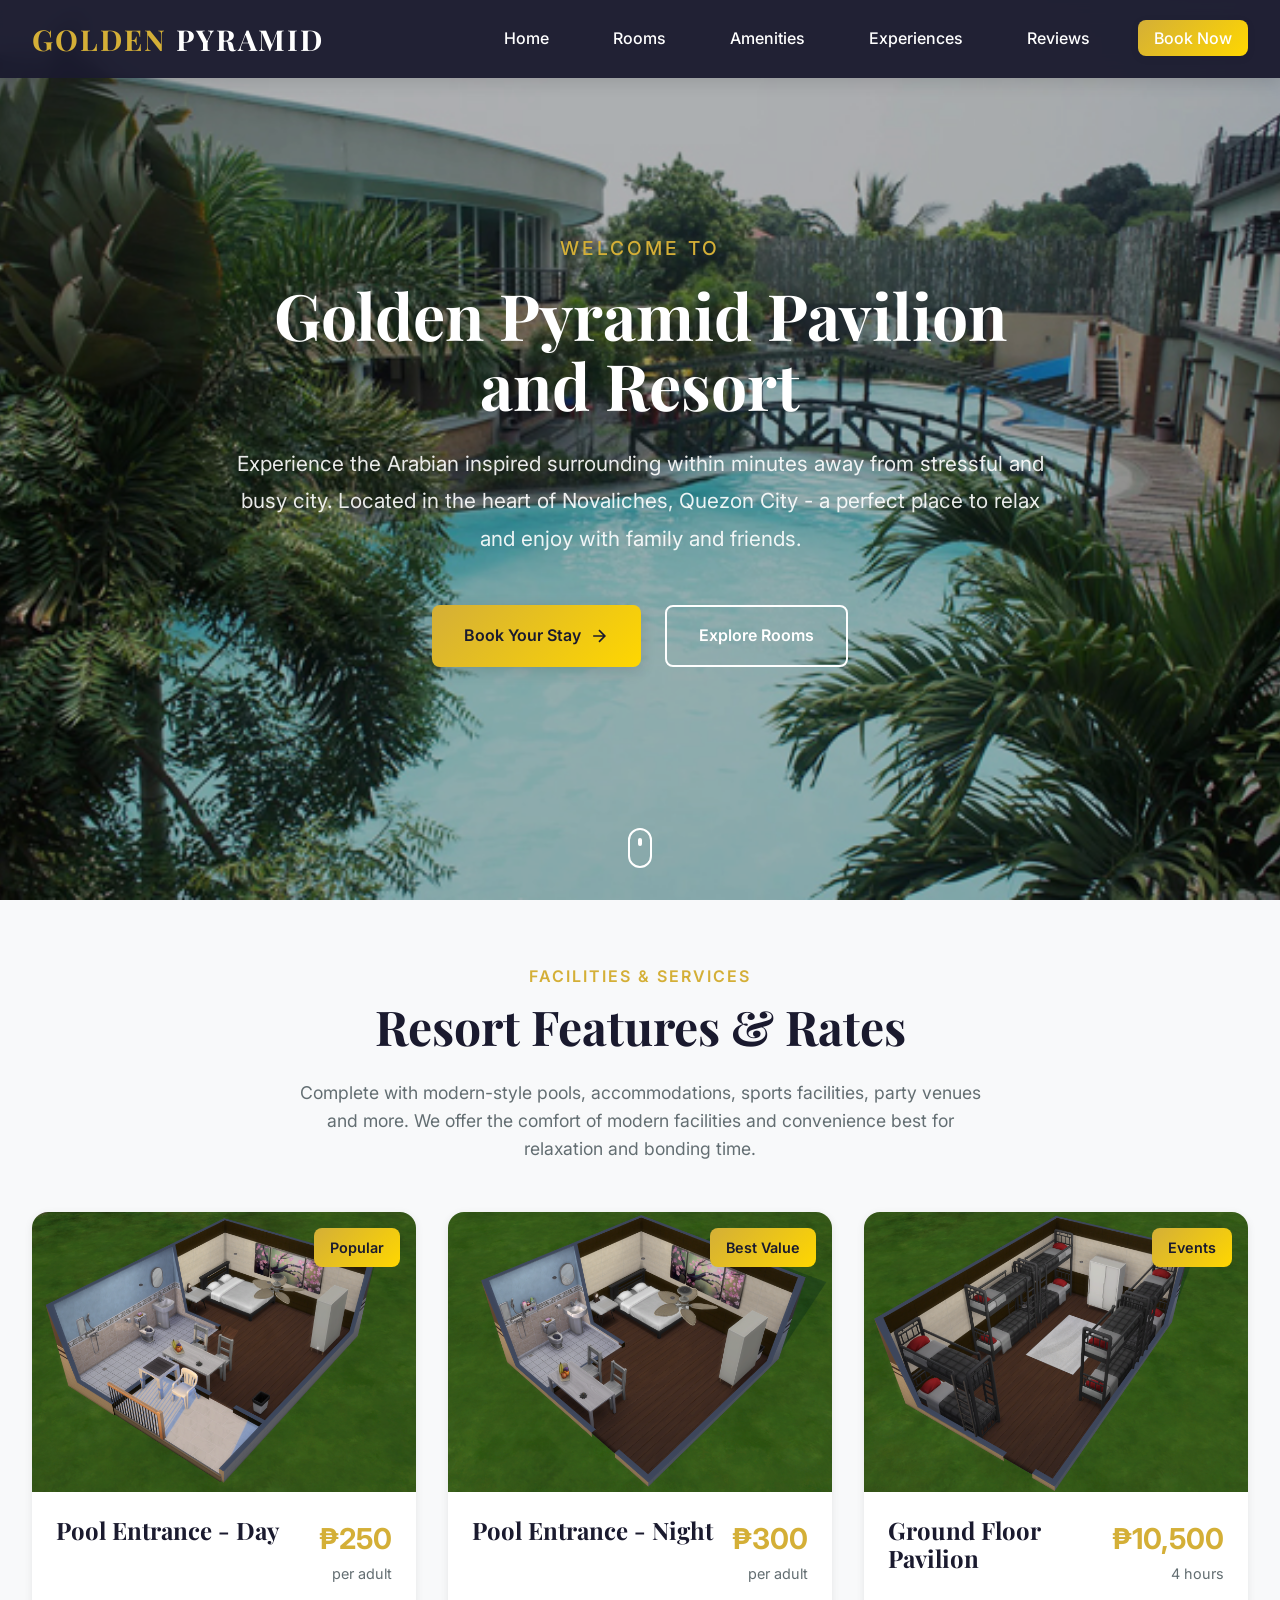
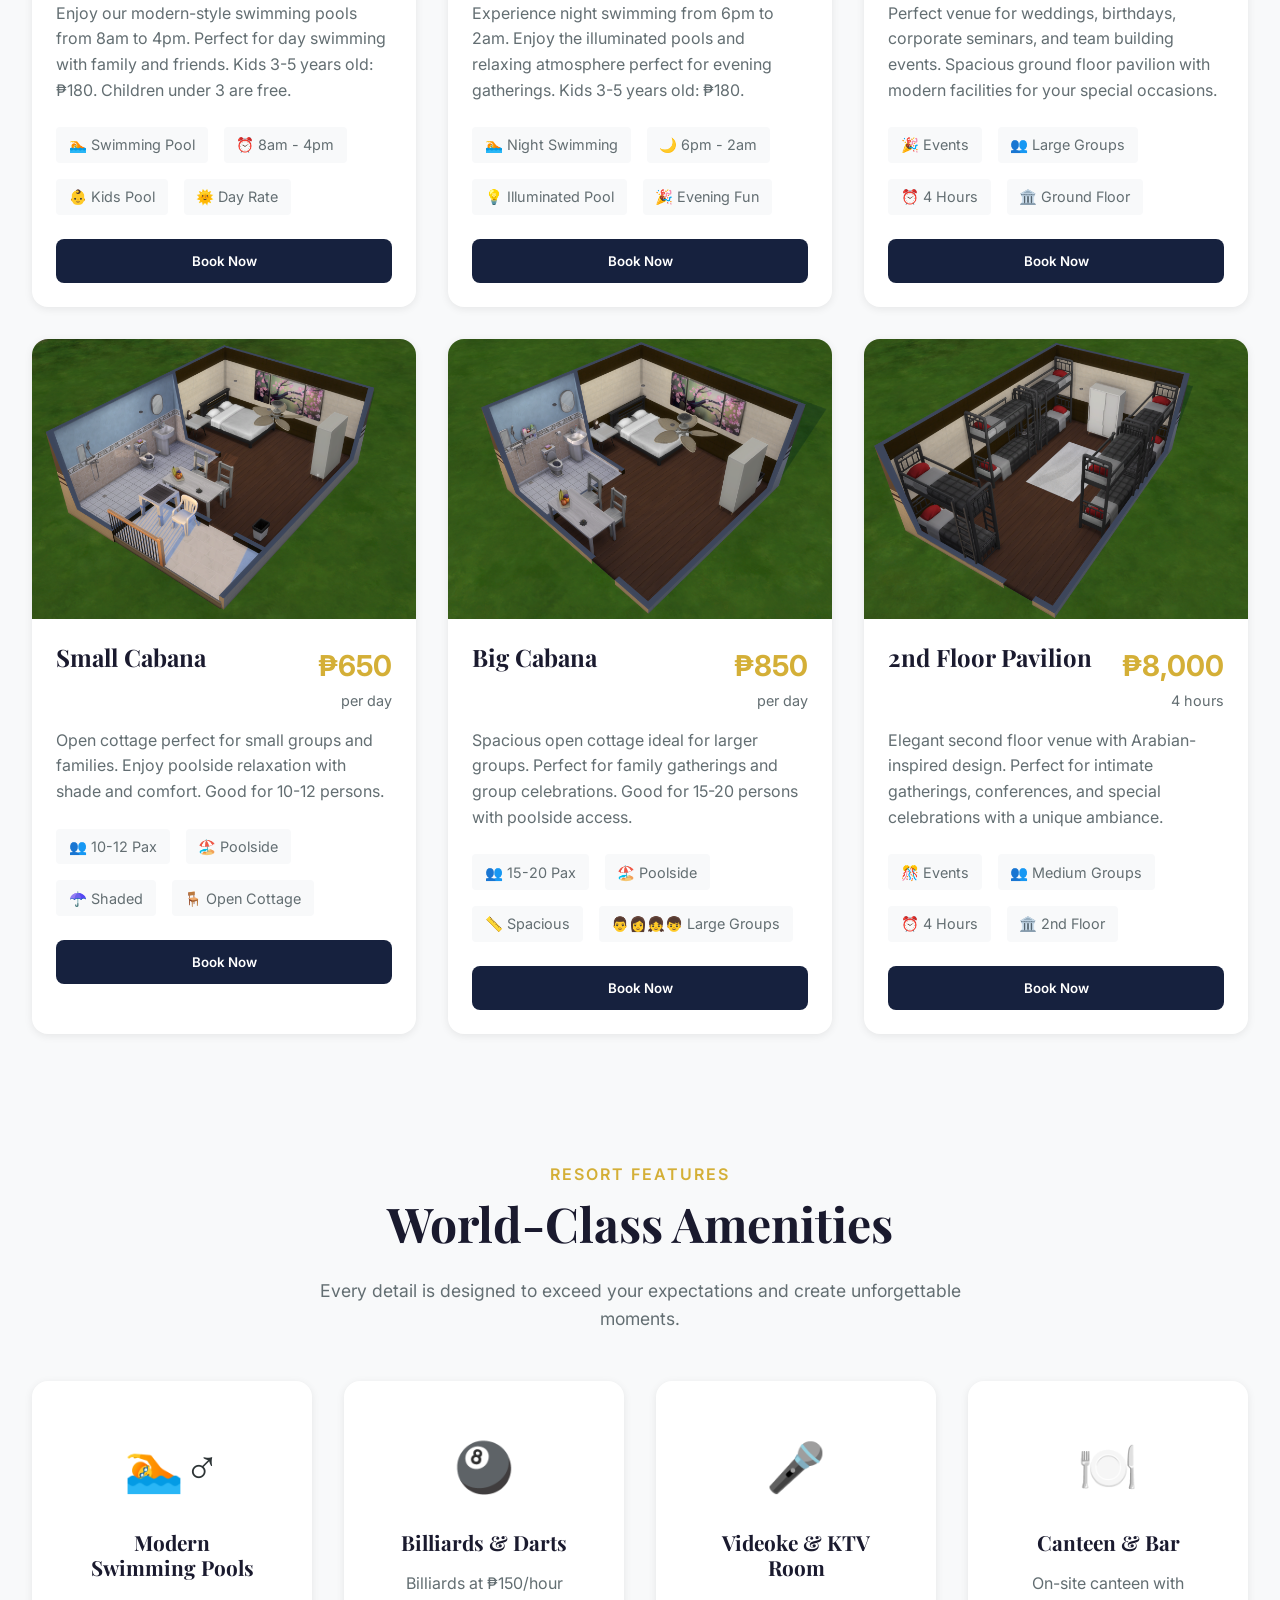
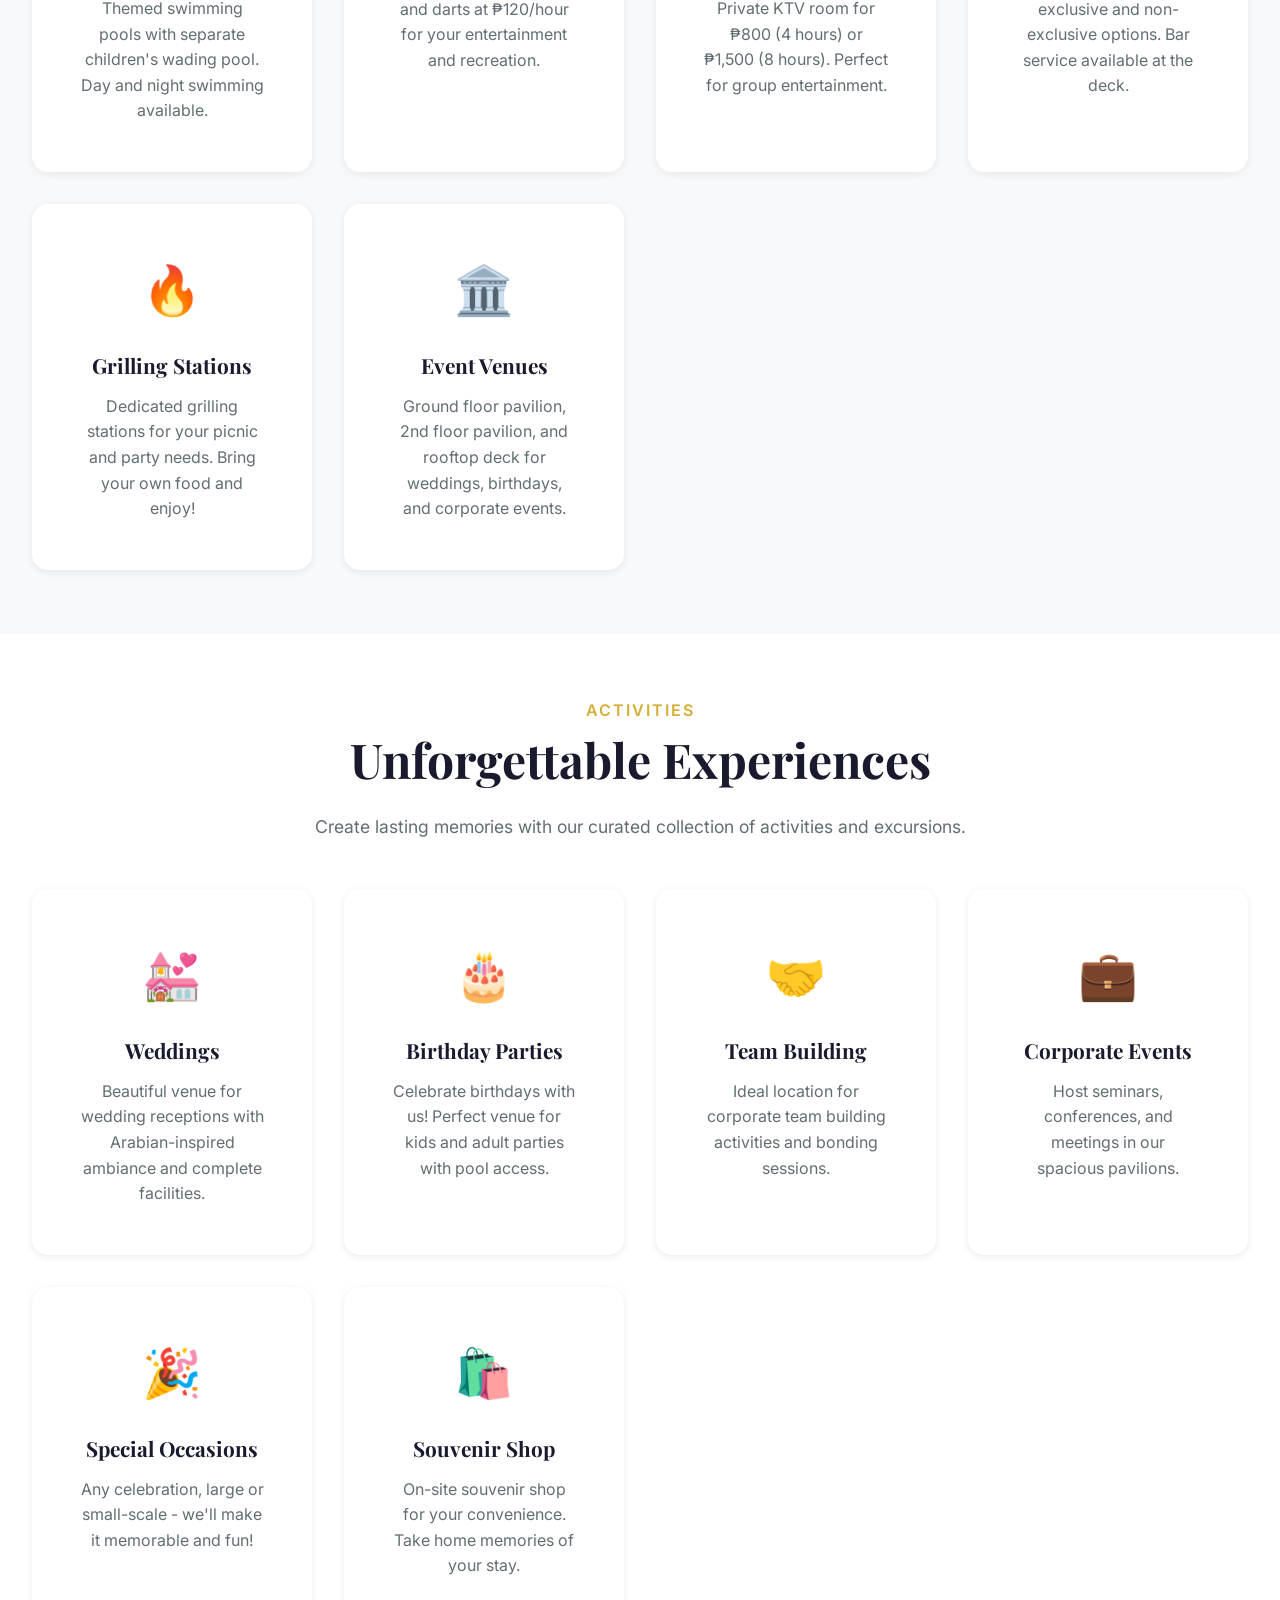
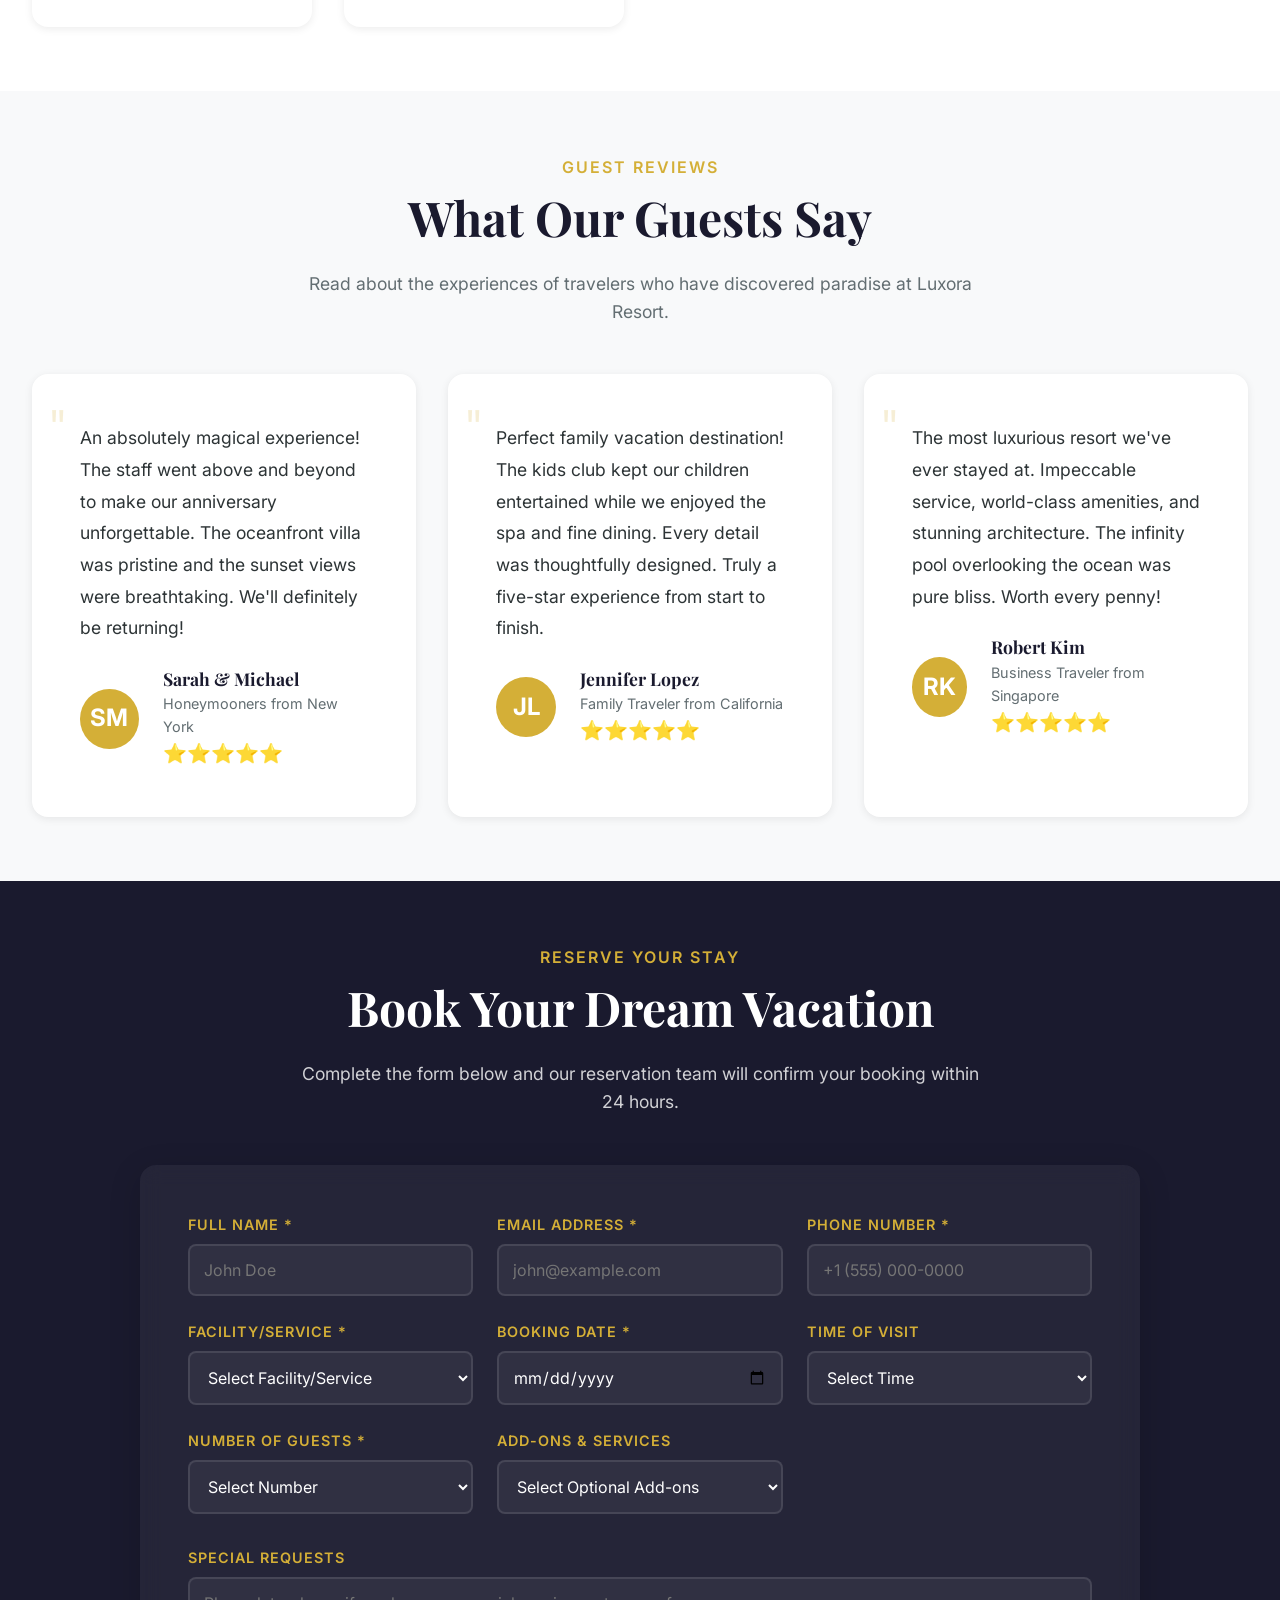
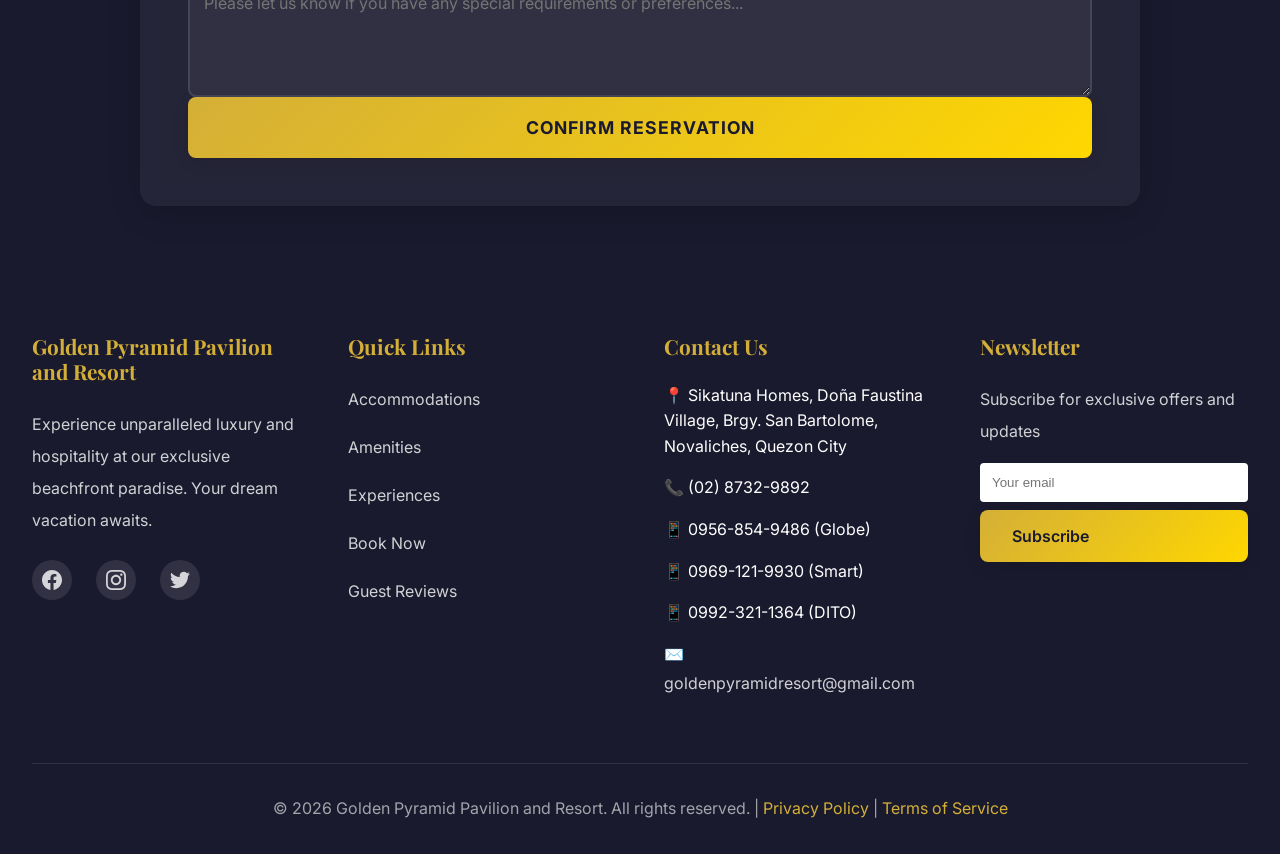
==== commit c8f8d3e8: "Update hero section and room pricing details for enhanced user experience" ====
--- a/index.html
+++ b/index.html
@@ -42,11 +42,11 @@
         <div class="hero-background"></div>
         
         <div class="hero-content">
-            <p class="hero-subtitle">Welcome to Paradise</p>
+            <p class="hero-subtitle">Welcome to</p>
             <h1 class="hero-title">Golden Pyramid Pavilion and Resort</h1>
             <p class="hero-description">
-                Discover an oasis of tranquility where pristine beaches meet world-class hospitality. 
-                Your perfect escape awaits at our exclusive beachfront resort.
+                Experience the Arabian inspired surrounding within minutes away from stressful and busy city. 
+                Located in the heart of Novaliches, Quezon City - a perfect place to relax and enjoy with family and friends.
             </p>
             <div class="hero-buttons">
                 <a href="#booking" class="btn btn-primary">
@@ -69,189 +69,188 @@
     <!-- Rooms Section -->
     <section class="section" id="rooms">
         <div class="section-header">
-            <p class="section-subtitle">Accommodations</p>
-            <h2 class="section-title">Luxury Rooms & Suites</h2>
+            <p class="section-subtitle">Facilities & Services</p>
+            <h2 class="section-title">Resort Features & Rates</h2>
             <p class="section-description">
-                Each room is thoughtfully designed to provide the ultimate comfort and elegance, 
-                offering breathtaking views and premium amenities.
+                Complete with modern-style pools, accommodations, sports facilities, party venues and more. 
+                We offer the comfort of modern facilities and convenience best for relaxation and bonding time.
             </p>
         </div>
 
         <div class="rooms-grid">
-            <!-- Deluxe Ocean View -->
+            <!-- Pool Entrance Day Rate -->
             <div class="room-card" data-category="popular">
                 <div class="room-image">
                     <span class="room-badge">Popular</span>
-                    <img src="images/room1.png" alt="Deluxe Ocean View Room">
+                    <img src="images/room1.png" alt="Swimming Pool Day Rate">
                 </div>
                 <div class="room-content">
                     <div class="room-header">
-                        <h3 class="room-title">Deluxe Ocean View</h3>
+                        <h3 class="room-title">Pool Entrance - Day</h3>
                         <div class="room-price">
-                            <div class="room-price-amount">₱16,850</div>
-                            <div class="room-price-period">per night</div>
+                            <div class="room-price-amount">₱250</div>
+                            <div class="room-price-period">per adult</div>
                         </div>
                     </div>
                     <p class="room-description">
-                        Wake up to stunning ocean views from your private balcony. This spacious room features 
-                        contemporary design with plush king-size bedding and modern amenities.
+                        Enjoy our modern-style swimming pools from 8am to 4pm. Perfect for day swimming with family and friends. 
+                        Kids 3-5 years old: ₱180. Children under 3 are free.
                     </p>
                     <div class="room-features">
-                        <span class="feature-tag">👥 2 Guests</span>
-                        <span class="feature-tag">🛏️ King Bed</span>
-                        <span class="feature-tag">📏 45 sqm</span>
-                        <span class="feature-tag">🌊 Ocean View</span>
-                    </div>
-                    <button class="room-cta" onclick="scrollToBooking('Deluxe Ocean View')">
-                        Reserve Now
+                        <span class="feature-tag">🏊 Swimming Pool</span>
+                        <span class="feature-tag">⏰ 8am - 4pm</span>
+                        <span class="feature-tag">👶 Kids Pool</span>
+                        <span class="feature-tag">🌞 Day Rate</span>
+                    </div>
+                    <button class="room-cta" onclick="scrollToBooking('Pool Entrance - Day')">
+                        Book Now
                     </button>
                 </div>
             </div>
 
-            <!-- Premium Suite -->
+            <!-- Pool Entrance Night Rate -->
             <div class="room-card" data-category="luxury">
                 <div class="room-image">
                     <span class="room-badge">Best Value</span>
-                    <img src="images/room2.png" alt="Premium Suite">
+                    <img src="images/room2.png" alt="Swimming Pool Night Rate">
                 </div>
                 <div class="room-content">
                     <div class="room-header">
-                        <h3 class="room-title">Premium Suite</h3>
+                        <h3 class="room-title">Pool Entrance - Night</h3>
                         <div class="room-price">
-                            <div class="room-price-amount">₱25,300</div>
-                            <div class="room-price-period">per night</div>
+                            <div class="room-price-amount">₱300</div>
+                            <div class="room-price-period">per adult</div>
                         </div>
                     </div>
                     <p class="room-description">
-                        Indulge in luxury with our Premium Suite featuring separate living area, 
-                        spa-like bathroom, and panoramic ocean views from floor-to-ceiling windows.
+                        Experience night swimming from 6pm to 2am. Enjoy the illuminated pools and relaxing atmosphere 
+                        perfect for evening gatherings. Kids 3-5 years old: ₱180.
                     </p>
                     <div class="room-features">
-                        <span class="feature-tag">👥 4 Guests</span>
-                        <span class="feature-tag">🛏️ King + Sofa</span>
-                        <span class="feature-tag">📏 65 sqm</span>
-                        <span class="feature-tag">🌅 Panoramic View</span>
-                    </div>
-                    <button class="room-cta" onclick="scrollToBooking('Premium Suite')">
-                        Reserve Now
+                        <span class="feature-tag">🏊 Night Swimming</span>
+                        <span class="feature-tag">🌙 6pm - 2am</span>
+                        <span class="feature-tag">💡 Illuminated Pool</span>
+                        <span class="feature-tag">🎉 Evening Fun</span>
+                    </div>
+                    <button class="room-cta" onclick="scrollToBooking('Pool Entrance - Night')">
+                        Book Now
                     </button>
                 </div>
             </div>
 
-            <!-- Royal Villa -->
+            <!-- Ground Floor Pavilion -->
             <div class="room-card" data-category="luxury">
                 <div class="room-image">
-                    <span class="room-badge">Exclusive</span>
-                    <img src="images/room3.png" alt="Royal Villa">
+                    <span class="room-badge">Events</span>
+                    <img src="images/room3.png" alt="Ground Floor Pavilion">
                 </div>
                 <div class="room-content">
                     <div class="room-header">
-                        <h3 class="room-title">Royal Villa</h3>
+                        <h3 class="room-title">Ground Floor Pavilion</h3>
                         <div class="room-price">
-                            <div class="room-price-amount">₱45,000</div>
-                            <div class="room-price-period">per night</div>
+                            <div class="room-price-amount">₱10,500</div>
+                            <div class="room-price-period">4 hours</div>
                         </div>
                     </div>
                     <p class="room-description">
-                        Ultimate luxury awaits in our Royal Villa with private infinity pool, 
-                        personal butler service, and direct beach access. The epitome of exclusivity.
+                        Perfect venue for weddings, birthdays, corporate seminars, and team building events. 
+                        Spacious ground floor pavilion with modern facilities for your special occasions.
                     </p>
                     <div class="room-features">
-                        <span class="feature-tag">👥 6 Guests</span>
-                        <span class="feature-tag">🛏️ 2 King Beds</span>
-                        <span class="feature-tag">📏 120 sqm</span>
-                        <span class="feature-tag">🏊 Private Pool</span>
-                    </div>
-                    <button class="room-cta" onclick="scrollToBooking('Royal Villa')">
-                        Reserve Now
+                        <span class="feature-tag">🎉 Events</span>
+                        <span class="feature-tag">👥 Large Groups</span>
+                        <span class="feature-tag">⏰ 4 Hours</span>
+                        <span class="feature-tag">🏛️ Ground Floor</span>
+                    </div>
+                    <button class="room-cta" onclick="scrollToBooking('Ground Floor Pavilion')">
+                        Book Now
                     </button>
                 </div>
             </div>
 
-            <!-- Garden View Room -->
+            <!-- Small Cabana -->
             <div class="room-card" data-category="standard">
                 <div class="room-image">
-                    <img src="images/room1.png" alt="Garden View Room">
+                    <img src="images/room1.png" alt="Small Cabana">
                 </div>
                 <div class="room-content">
                     <div class="room-header">
-                        <h3 class="room-title">Garden View Room</h3>
+                        <h3 class="room-title">Small Cabana</h3>
                         <div class="room-price">
-                            <div class="room-price-amount">₱11,200</div>
-                            <div class="room-price-period">per night</div>
+                            <div class="room-price-amount">₱650</div>
+                            <div class="room-price-period">per day</div>
                         </div>
                     </div>
                     <p class="room-description">
-                        Tranquil retreat overlooking our lush tropical gardens. Perfect for guests 
-                        seeking a peaceful sanctuary with easy access to resort facilities.
+                        Open cottage perfect for small groups and families. Enjoy poolside relaxation 
+                        with shade and comfort. Good for 10-12 persons.
                     </p>
                     <div class="room-features">
-                        <span class="feature-tag">👥 2 Guests</span>
-                        <span class="feature-tag">🛏️ Queen Bed</span>
-                        <span class="feature-tag">📏 38 sqm</span>
-                        <span class="feature-tag">🌴 Garden View</span>
-                    </div>
-                    <button class="room-cta" onclick="scrollToBooking('Garden View Room')">
-                        Reserve Now
+                        <span class="feature-tag">👥 10-12 Pax</span>
+                        <span class="feature-tag">🏖️ Poolside</span>
+                        <span class="feature-tag">☂️ Shaded</span>
+                        <span class="feature-tag">🪑 Open Cottage</span>
+                    </div>
+                    <button class="room-cta" onclick="scrollToBooking('Small Cabana')">
+                        Book Now
                     </button>
                 </div>
             </div>
 
-            <!-- Beachfront Bungalow -->
+            <!-- Big Cabana -->
             <div class="room-card" data-category="special">
                 <div class="room-image">
-                    <span class="room-badge">New</span>
-                    <img src="images/room2.png" alt="Beachfront Bungalow">
+                    <img src="images/room2.png" alt="Big Cabana">
                 </div>
                 <div class="room-content">
                     <div class="room-header">
-                        <h3 class="room-title">Beachfront Bungalow</h3>
+                        <h3 class="room-title">Big Cabana</h3>
                         <div class="room-price">
-                            <div class="room-price-amount">₱30,950</div>
-                            <div class="room-price-period">per night</div>
+                            <div class="room-price-amount">₱850</div>
+                            <div class="room-price-period">per day</div>
                         </div>
                     </div>
                     <p class="room-description">
-                        Step directly onto the sand from your private deck. This romantic bungalow 
-                        offers unparalleled beach access and intimate sunset views.
+                        Spacious open cottage ideal for larger groups. Perfect for family gatherings 
+                        and group celebrations. Good for 15-20 persons with poolside access.
                     </p>
                     <div class="room-features">
-                        <span class="feature-tag">👥 2 Guests</span>
-                        <span class="feature-tag">🛏️ King Bed</span>
-                        <span class="feature-tag">📏 52 sqm</span>
-                        <span class="feature-tag">🏖️ Beach Access</span>
-                    </div>
-                    <button class="room-cta" onclick="scrollToBooking('Beachfront Bungalow')">
-                        Reserve Now
+                        <span class="feature-tag">👥 15-20 Pax</span>
+                        <span class="feature-tag">🏖️ Poolside</span>
+                        <span class="feature-tag">📏 Spacious</span>
+                        <span class="feature-tag">👨👩👧👦 Large Groups</span>
+                    </div>
+                    <button class="room-cta" onclick="scrollToBooking('Big Cabana')">
+                        Book Now
                     </button>
                 </div>
             </div>
 
-            <!-- Family Suite -->
+            <!-- 2nd Floor Pavilion -->
             <div class="room-card" data-category="family">
                 <div class="room-image">
-                    <img src="images/room3.png" alt="Family Suite">
+                    <img src="images/room3.png" alt="2nd Floor Pavilion">
                 </div>
                 <div class="room-content">
                     <div class="room-header">
-                        <h3 class="room-title">Family Suite</h3>
+                        <h3 class="room-title">2nd Floor Pavilion</h3>
                         <div class="room-price">
-                            <div class="room-price-amount">₱21,350</div>
-                            <div class="room-price-period">per night</div>
+                            <div class="room-price-amount">₱8,000</div>
+                            <div class="room-price-period">4 hours</div>
                         </div>
                     </div>
                     <p class="room-description">
-                        Spacious accommodation perfect for families, featuring connecting rooms, 
-                        kid-friendly amenities, and a dedicated play area.
+                        Elegant second floor venue with Arabian-inspired design. Perfect for intimate gatherings, 
+                        conferences, and special celebrations with a unique ambiance.
                     </p>
                     <div class="room-features">
-                        <span class="feature-tag">👥 5 Guests</span>
-                        <span class="feature-tag">🛏️ King + Twin</span>
-                        <span class="feature-tag">📏 75 sqm</span>
-                        <span class="feature-tag">👶 Kid Friendly</span>
-                    </div>
-                    <button class="room-cta" onclick="scrollToBooking('Family Suite')">
-                        Reserve Now
+                        <span class="feature-tag">🎊 Events</span>
+                        <span class="feature-tag">👥 Medium Groups</span>
+                        <span class="feature-tag">⏰ 4 Hours</span>
+                        <span class="feature-tag">🏛️ 2nd Floor</span>
+                    </div>
+                    <button class="room-cta" onclick="scrollToBooking('2nd Floor Pavilion')">
+                        Book Now
                     </button>
                 </div>
             </div>
@@ -271,49 +270,49 @@
         <div class="amenities-grid">
             <div class="amenity-card">
                 <div class="amenity-icon">🏊♂️</div>
-                <h3 class="amenity-title">Infinity Pools</h3>
-                <p class="amenity-description">
-                    Three stunning infinity pools with swim-up bars and breathtaking ocean views.
+                <h3 class="amenity-title">Modern Swimming Pools</h3>
+                <p class="amenity-description">
+                    Themed swimming pools with separate children's wading pool. Day and night swimming available.
+                </p>
+            </div>
+
+            <div class="amenity-card">
+                <div class="amenity-icon">🎱</div>
+                <h3 class="amenity-title">Billiards & Darts</h3>
+                <p class="amenity-description">
+                    Billiards at ₱150/hour and darts at ₱120/hour for your entertainment and recreation.
+                </p>
+            </div>
+
+            <div class="amenity-card">
+                <div class="amenity-icon">🎤</div>
+                <h3 class="amenity-title">Videoke & KTV Room</h3>
+                <p class="amenity-description">
+                    Private KTV room for ₱800 (4 hours) or ₱1,500 (8 hours). Perfect for group entertainment.
                 </p>
             </div>
 
             <div class="amenity-card">
                 <div class="amenity-icon">🍽️</div>
-                <h3 class="amenity-title">Gourmet Dining</h3>
-                <p class="amenity-description">
-                    Five award-winning restaurants featuring international cuisine and local specialties.
-                </p>
-            </div>
-
-            <div class="amenity-card">
-                <div class="amenity-icon">💆♀️</div>
-                <h3 class="amenity-title">Luxury Spa</h3>
-                <p class="amenity-description">
-                    Full-service spa with rejuvenating treatments, sauna, and wellness programs.
-                </p>
-            </div>
-
-            <div class="amenity-card">
-                <div class="amenity-icon">🏋️</div>
-                <h3 class="amenity-title">Fitness Center</h3>
-                <p class="amenity-description">
-                    State-of-the-art gym with personal trainers and daily yoga classes.
-                </p>
-            </div>
-
-            <div class="amenity-card">
-                <div class="amenity-icon">🎾</div>
-                <h3 class="amenity-title">Sports Complex</h3>
-                <p class="amenity-description">
-                    Tennis courts, beach volleyball, water sports, and recreation facilities.
-                </p>
-            </div>
-
-            <div class="amenity-card">
-                <div class="amenity-icon">👶</div>
-                <h3 class="amenity-title">Kids Club</h3>
-                <p class="amenity-description">
-                    Supervised activities and entertainment for children of all ages.
+                <h3 class="amenity-title">Canteen & Bar</h3>
+                <p class="amenity-description">
+                    On-site canteen with exclusive and non-exclusive options. Bar service available at the deck.
+                </p>
+            </div>
+
+            <div class="amenity-card">
+                <div class="amenity-icon">🔥</div>
+                <h3 class="amenity-title">Grilling Stations</h3>
+                <p class="amenity-description">
+                    Dedicated grilling stations for your picnic and party needs. Bring your own food and enjoy!
+                </p>
+            </div>
+
+            <div class="amenity-card">
+                <div class="amenity-icon">🏛️</div>
+                <h3 class="amenity-title">Event Venues</h3>
+                <p class="amenity-description">
+                    Ground floor pavilion, 2nd floor pavilion, and rooftop deck for weddings, birthdays, and corporate events.
                 </p>
             </div>
         </div>
@@ -331,50 +330,50 @@
 
         <div class="amenities-grid">
             <div class="amenity-card">
-                <div class="amenity-icon">🤿</div>
-                <h3 class="amenity-title">Scuba Diving</h3>
-                <p class="amenity-description">
-                    Explore vibrant coral reefs and marine life with certified instructors.
-                </p>
-            </div>
-
-            <div class="amenity-card">
-                <div class="amenity-icon">🚤</div>
-                <h3 class="amenity-title">Island Hopping</h3>
-                <p class="amenity-description">
-                    Private yacht tours to nearby islands and hidden beaches.
-                </p>
-            </div>
-
-            <div class="amenity-card">
-                <div class="amenity-icon">🌅</div>
-                <h3 class="amenity-title">Sunset Cruises</h3>
-                <p class="amenity-description">
-                    Romantic evening cruises with champagne and gourmet canapés.
-                </p>
-            </div>
-
-            <div class="amenity-card">
-                <div class="amenity-icon">🎣</div>
-                <h3 class="amenity-title">Deep Sea Fishing</h3>
-                <p class="amenity-description">
-                    Charter fishing expeditions with experienced local guides.
-                </p>
-            </div>
-
-            <div class="amenity-card">
-                <div class="amenity-icon">🧘♀️</div>
-                <h3 class="amenity-title">Wellness Retreats</h3>
-                <p class="amenity-description">
-                    Holistic wellness programs including meditation and mindfulness.
-                </p>
-            </div>
-
-            <div class="amenity-card">
-                <div class="amenity-icon">🍷</div>
-                <h3 class="amenity-title">Wine Tasting</h3>
-                <p class="amenity-description">
-                    Curated wine experiences with sommelier-led tastings.
+                <div class="amenity-icon">💒</div>
+                <h3 class="amenity-title">Weddings</h3>
+                <p class="amenity-description">
+                    Beautiful venue for wedding receptions with Arabian-inspired ambiance and complete facilities.
+                </p>
+            </div>
+
+            <div class="amenity-card">
+                <div class="amenity-icon">🎂</div>
+                <h3 class="amenity-title">Birthday Parties</h3>
+                <p class="amenity-description">
+                    Celebrate birthdays with us! Perfect venue for kids and adult parties with pool access.
+                </p>
+            </div>
+
+            <div class="amenity-card">
+                <div class="amenity-icon">🤝</div>
+                <h3 class="amenity-title">Team Building</h3>
+                <p class="amenity-description">
+                    Ideal location for corporate team building activities and bonding sessions.
+                </p>
+            </div>
+
+            <div class="amenity-card">
+                <div class="amenity-icon">💼</div>
+                <h3 class="amenity-title">Corporate Events</h3>
+                <p class="amenity-description">
+                    Host seminars, conferences, and meetings in our spacious pavilions.
+                </p>
+            </div>
+
+            <div class="amenity-card">
+                <div class="amenity-icon">🎉</div>
+                <h3 class="amenity-title">Special Occasions</h3>
+                <p class="amenity-description">
+                    Any celebration, large or small-scale - we'll make it memorable and fun!
+                </p>
+            </div>
+
+            <div class="amenity-card">
+                <div class="amenity-icon">🛍️</div>
+                <h3 class="amenity-title">Souvenir Shop</h3>
+                <p class="amenity-description">
+                    On-site souvenir shop for your convenience. Take home memories of your stay.
                 </p>
             </div>
         </div>
@@ -472,26 +471,35 @@
                 </div>
 
                 <div class="form-group">
-                    <label for="roomType">Room Type *</label>
+                    <label for="roomType">Facility/Service *</label>
                     <select id="roomType" name="roomType" required>
-                        <option value="">Select Room Type</option>
-                        <option value="Garden View Room">Garden View Room - ₱11,200/night</option>
-                        <option value="Deluxe Ocean View">Deluxe Ocean View - ₱16,850/night</option>
-                        <option value="Family Suite">Family Suite - ₱21,350/night</option>
-                        <option value="Premium Suite">Premium Suite - ₱25,300/night</option>
-                        <option value="Beachfront Bungalow">Beachfront Bungalow - ₱30,950/night</option>
-                        <option value="Royal Villa">Royal Villa - ₱45,000/night</option>
+                        <option value="">Select Facility/Service</option>
+                        <option value="Pool Entrance - Day">Pool Entrance Day (Adult) - ₱250</option>
+                        <option value="Pool Entrance - Night">Pool Entrance Night (Adult) - ₱300</option>
+                        <option value="Small Cabana">Small Cabana (10-12 pax) - ₱650/day</option>
+                        <option value="Big Cabana">Big Cabana (15-20 pax) - ₱850/day</option>
+                        <option value="Ground Floor Pavilion">Ground Floor Pavilion - ₱10,500/4hrs</option>
+                        <option value="2nd Floor Pavilion">2nd Floor Pavilion - ₱8,000/4hrs</option>
+                        <option value="Rooftop Deck">Rooftop Deck Exclusive - ₱6,000/8hrs</option>
+                        <option value="Canteen Exclusive">Canteen Exclusive (20-30 pax) - ₱3,000</option>
+                        <option value="KTV Room">KTV Room (4 hours) - ₱800</option>
+                        <option value="Billiards">Billiards - ₱150/hour</option>
                     </select>
                 </div>
 
                 <div class="form-group">
-                    <label for="checkIn">Check-in Date *</label>
+                    <label for="checkIn">Booking Date *</label>
                     <input type="date" id="checkIn" name="checkIn" required>
                 </div>
 
                 <div class="form-group">
-                    <label for="checkOut">Check-out Date *</label>
-                    <input type="date" id="checkOut" name="checkOut" required>
+                    <label for="checkOut">Time of Visit</label>
+                    <select id="checkOut" name="checkOut">
+                        <option value="">Select Time</option>
+                        <option value="Day (8am-4pm)">Day (8am-4pm)</option>
+                        <option value="Night (6pm-2am)">Night (6pm-2am)</option>
+                        <option value="Full Day (8am-8pm)">Full Day (8am-8pm)</option>
+                    </select>
                 </div>
 
                 <div class="form-group">
@@ -508,14 +516,14 @@
                 </div>
 
                 <div class="form-group">
-                    <label for="amenities">Additional Services</label>
+                    <label for="amenities">Add-ons & Services</label>
                     <select id="amenities" name="amenities">
-                        <option value="">Select Optional Services</option>
-                        <option value="airport">Airport Transfer</option>
-                        <option value="spa">Spa Package</option>
-                        <option value="dining">Fine Dining Experience</option>
-                        <option value="excursion">Island Excursion</option>
-                        <option value="celebration">Celebration Package</option>
+                        <option value="">Select Optional Add-ons</option>
+                        <option value="shisha">Shisha - ₱150/hour</option>
+                        <option value="videoke">Videoke Rental - ₱700</option>
+                        <option value="billiards">Billiards - ₱150/hour</option>
+                        <option value="darts">Darts - ₱120/hour</option>
+                        <option value="canteen-table">Canteen Table - ₱300 (6 pax)</option>
                     </select>
                 </div>
             </div>
@@ -541,19 +549,19 @@
                     Your dream vacation awaits.
                 </p>
                 <div class="social-links">
-                    <a href="https://www.facebook.com/profile.php?id=61558381945719" target="_blank" class="social-icon" aria-label="Facebook">
+                    <a href="https://www.facebook.com/GPPResort/" target="_blank" class="social-icon" aria-label="Facebook">
                         <svg width="20" height="20" viewBox="0 0 24 24" fill="currentColor">
                             <path d="M24 12.073c0-6.627-5.373-12-12-12s-12 5.373-12 12c0 5.99 4.388 10.954 10.125 11.854v-8.385H7.078v-3.47h3.047V9.43c0-3.007 1.792-4.669 4.533-4.669 1.312 0 2.686.235 2.686.235v2.953H15.83c-1.491 0-1.956.925-1.956 1.874v2.25h3.328l-.532 3.47h-2.796v8.385C19.612 23.027 24 18.062 24 12.073z"/>
                         </svg>
                     </a>
-                    <a href="https://www.instagram.com/soothing.echoes?igsh=aWRoOWhoc3E2bndv" target="_blank" class="social-icon" aria-label="Instagram">
+                    <a href="https://www.instagram.com/gppresort/" target="_blank" class="social-icon" aria-label="Instagram">
                         <svg width="20" height="20" viewBox="0 0 24 24" fill="currentColor">
                             <path d="M12 0C8.74 0 8.333.015 7.053.072 5.775.132 4.905.333 4.14.63c-.789.306-1.459.717-2.126 1.384S.935 3.35.63 4.14C.333 4.905.131 5.775.072 7.053.012 8.333 0 8.74 0 12s.015 3.667.072 4.947c.06 1.277.261 2.148.558 2.913.306.788.717 1.459 1.384 2.126.667.666 1.336 1.079 2.126 1.384.766.296 1.636.499 2.913.558C8.333 23.988 8.74 24 12 24s3.667-.015 4.947-.072c1.277-.06 2.148-.262 2.913-.558.788-.306 1.459-.718 2.126-1.384.666-.667 1.079-1.335 1.384-2.126.296-.765.499-1.636.558-2.913.06-1.28.072-1.687.072-4.947s-.015-3.667-.072-4.947c-.06-1.277-.262-2.149-.558-2.913-.306-.789-.718-1.459-1.384-2.126C21.319 1.347 20.651.935 19.86.63c-.765-.297-1.636-.499-2.913-.558C15.667.012 15.26 0 12 0zm0 2.16c3.203 0 3.585.016 4.85.071 1.17.055 1.805.249 2.227.415.562.217.96.477 1.382.896.419.42.679.819.896 1.381.164.422.36 1.057.413 2.227.057 1.266.07 1.646.07 4.85s-.015 3.585-.074 4.85c-.061 1.17-.256 1.805-.421 2.227-.224.562-.479.96-.899 1.382-.419.419-.824.679-1.38.896-.42.164-1.065.36-2.235.413-1.274.057-1.649.07-4.859.07-3.211 0-3.586-.015-4.859-.074-1.171-.061-1.816-.256-2.236-.421-.569-.224-.96-.479-1.379-.899-.421-.419-.69-.824-.9-1.38-.165-.42-.359-1.065-.42-2.235-.045-1.26-.061-1.649-.061-4.844 0-3.196.016-3.586.061-4.861.061-1.17.255-1.814.42-2.234.21-.57.479-.96.9-1.381.419-.419.81-.689 1.379-.898.42-.166 1.051-.361 2.221-.421 1.275-.045 1.65-.06 4.859-.06l.045.03zm0 3.678c-3.405 0-6.162 2.76-6.162 6.162 0 3.405 2.76 6.162 6.162 6.162 3.405 0 6.162-2.76 6.162-6.162 0-3.405-2.76-6.162-6.162-6.162zM12 16c-2.21 0-4-1.79-4-4s1.79-4 4-4 4 1.79 4 4-1.79 4-4 4zm7.846-10.405c0 .795-.646 1.44-1.44 1.44-.795 0-1.44-.646-1.44-1.44 0-.794.646-1.439 1.44-1.439.793-.001 1.44.645 1.44 1.439z"/>
                         </svg>
                     </a>
-                    <a href="https://www.tiktok.com/@soothing.echoes?_t=8mXb0xapyx5&_r=1" target="_blank" class="social-icon" aria-label="TikTok">
+                    <a href="https://twitter.com/GPPResort" target="_blank" class="social-icon" aria-label="Twitter">
                         <svg width="20" height="20" viewBox="0 0 24 24" fill="currentColor">
-                            <path d="M19.59 6.69a4.83 4.83 0 0 1-3.77-4.25V2h-3.45v13.67a2.89 2.89 0 0 1-5.2 1.74 2.89 2.89 0 0 1 2.31-4.64 2.93 2.93 0 0 1 .88.13V9.4a6.84 6.84 0 0 0-1-.05A6.33 6.33 0 0 0 5 20.1a6.34 6.34 0 0 0 10.86-4.43v-7a8.16 8.16 0 0 0 4.77 1.52v-3.4a4.85 4.85 0 0 1-1-.1z"/>
+                            <path d="M23.953 4.57a10 10 0 01-2.825.775 4.958 4.958 0 002.163-2.723c-.951.555-2.005.959-3.127 1.184a4.92 4.92 0 00-8.384 4.482C7.69 8.095 4.067 6.13 1.64 3.162a4.822 4.822 0 00-.666 2.475c0 1.71.87 3.213 2.188 4.096a4.904 4.904 0 01-2.228-.616v.06a4.923 4.923 0 003.946 4.827 4.996 4.996 0 01-2.212.085 4.936 4.936 0 004.604 3.417 9.867 9.867 0 01-6.102 2.105c-.39 0-.779-.023-1.17-.067a13.995 13.995 0 007.557 2.209c9.053 0 13.998-7.496 13.998-13.985 0-.21 0-.42-.015-.63A9.935 9.935 0 0024 4.59z"/>
                         </svg>
                     </a>
                 </div>
@@ -573,10 +581,12 @@
             <div class="footer-section">
                 <h3>Contact Us</h3>
                 <ul class="footer-links">
-                    <li>📍 123 Paradise Beach, Tropical Island</li>
-                    <li>📞 +1 (800) 555-LUXE</li>
-                    <li>✉️ <a href="mailto:innovatorcustomerservice@gmail.com">reservations@goldenpyramid.com</a></li>
-                    <li>🕐 24/7 Concierge Service</li>
+                    <li>📍 Sikatuna Homes, Doña Faustina Village, Brgy. San Bartolome, Novaliches, Quezon City</li>
+                    <li>📞 (02) 8732-9892</li>
+                    <li>📱 0956-854-9486 (Globe)</li>
+                    <li>📱 0969-121-9930 (Smart)</li>
+                    <li>📱 0992-321-1364 (DITO)</li>
+                    <li>✉️ <a href="mailto:goldenpyramidresort@gmail.com">goldenpyramidresort@gmail.com</a></li>
                 </ul>
             </div>
 
--- a/css/modern-styles.css
+++ b/css/modern-styles.css
@@ -230,7 +230,7 @@
   left: 0;
   width: 100%;
   height: 100%;
-  background: var(--gradient-hero);
+  background: rgba(0, 0, 0, 0.3);
   z-index: 1;
 }
 
